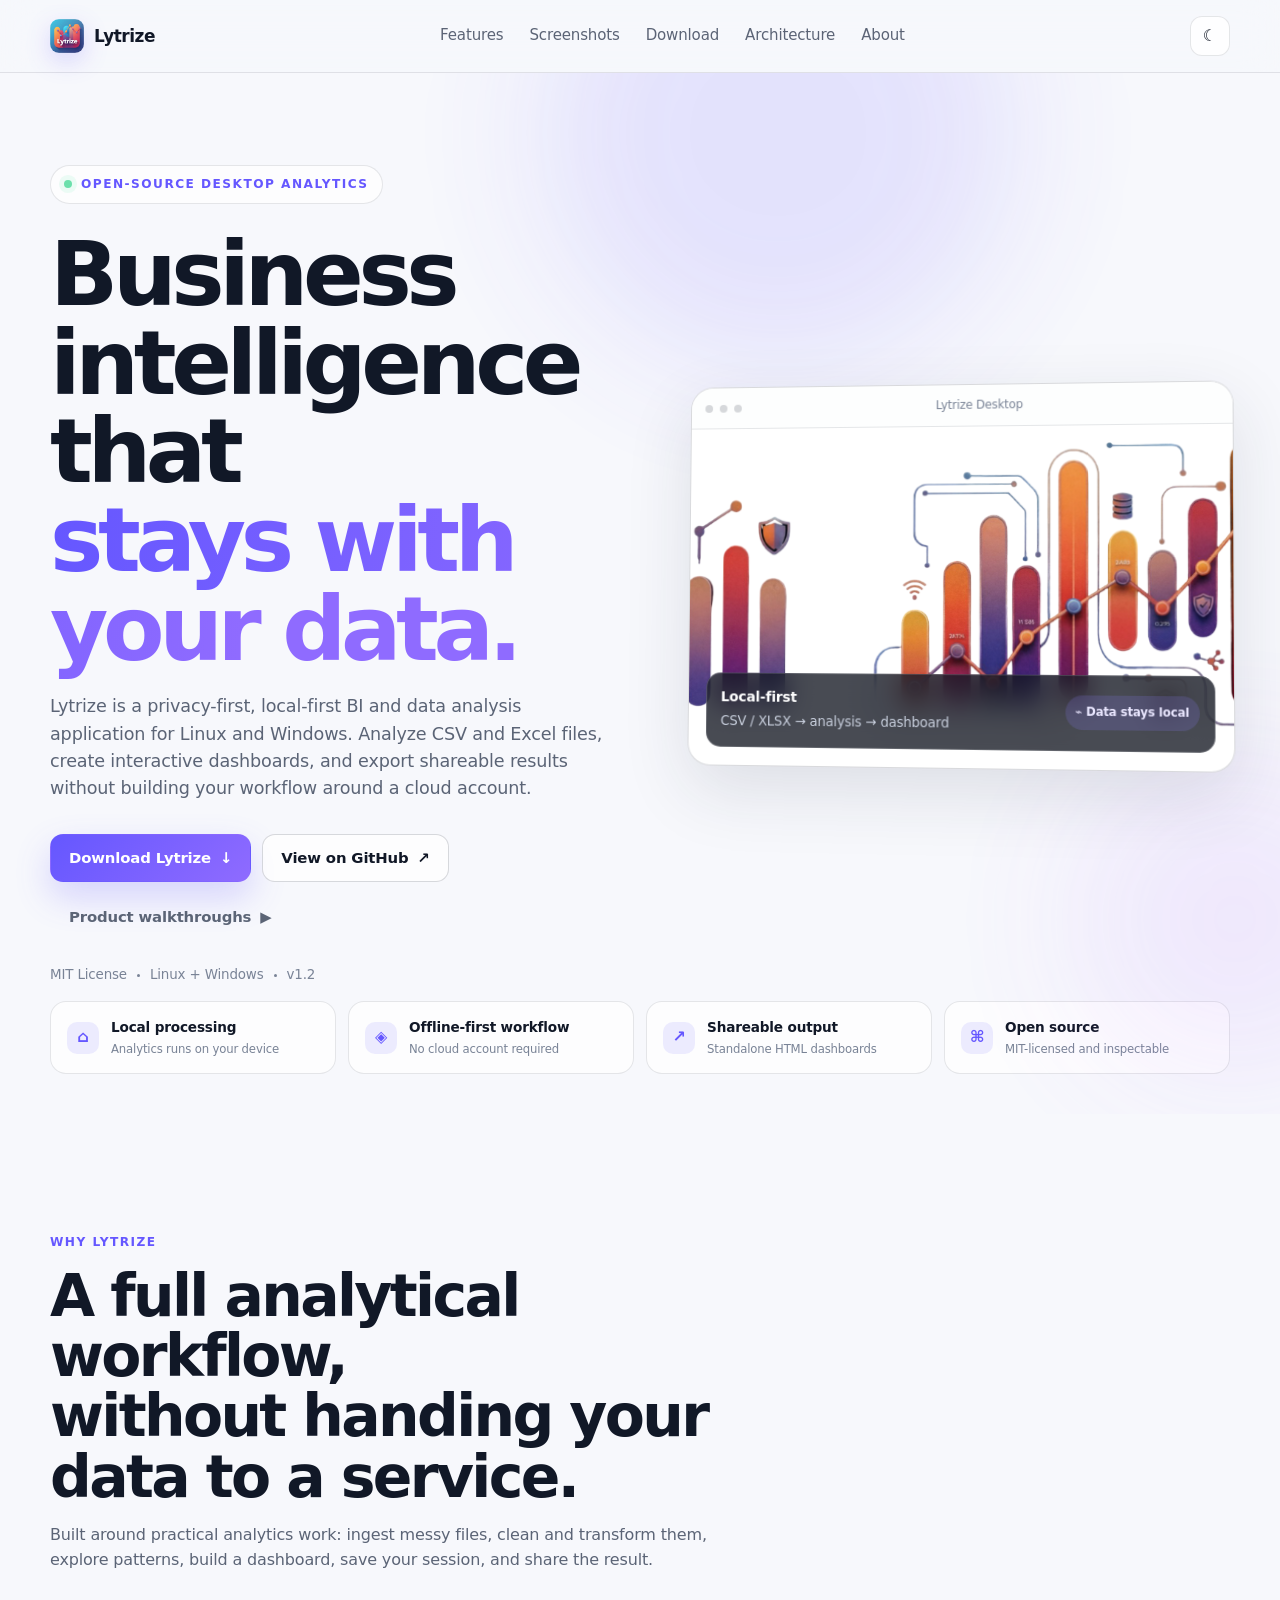
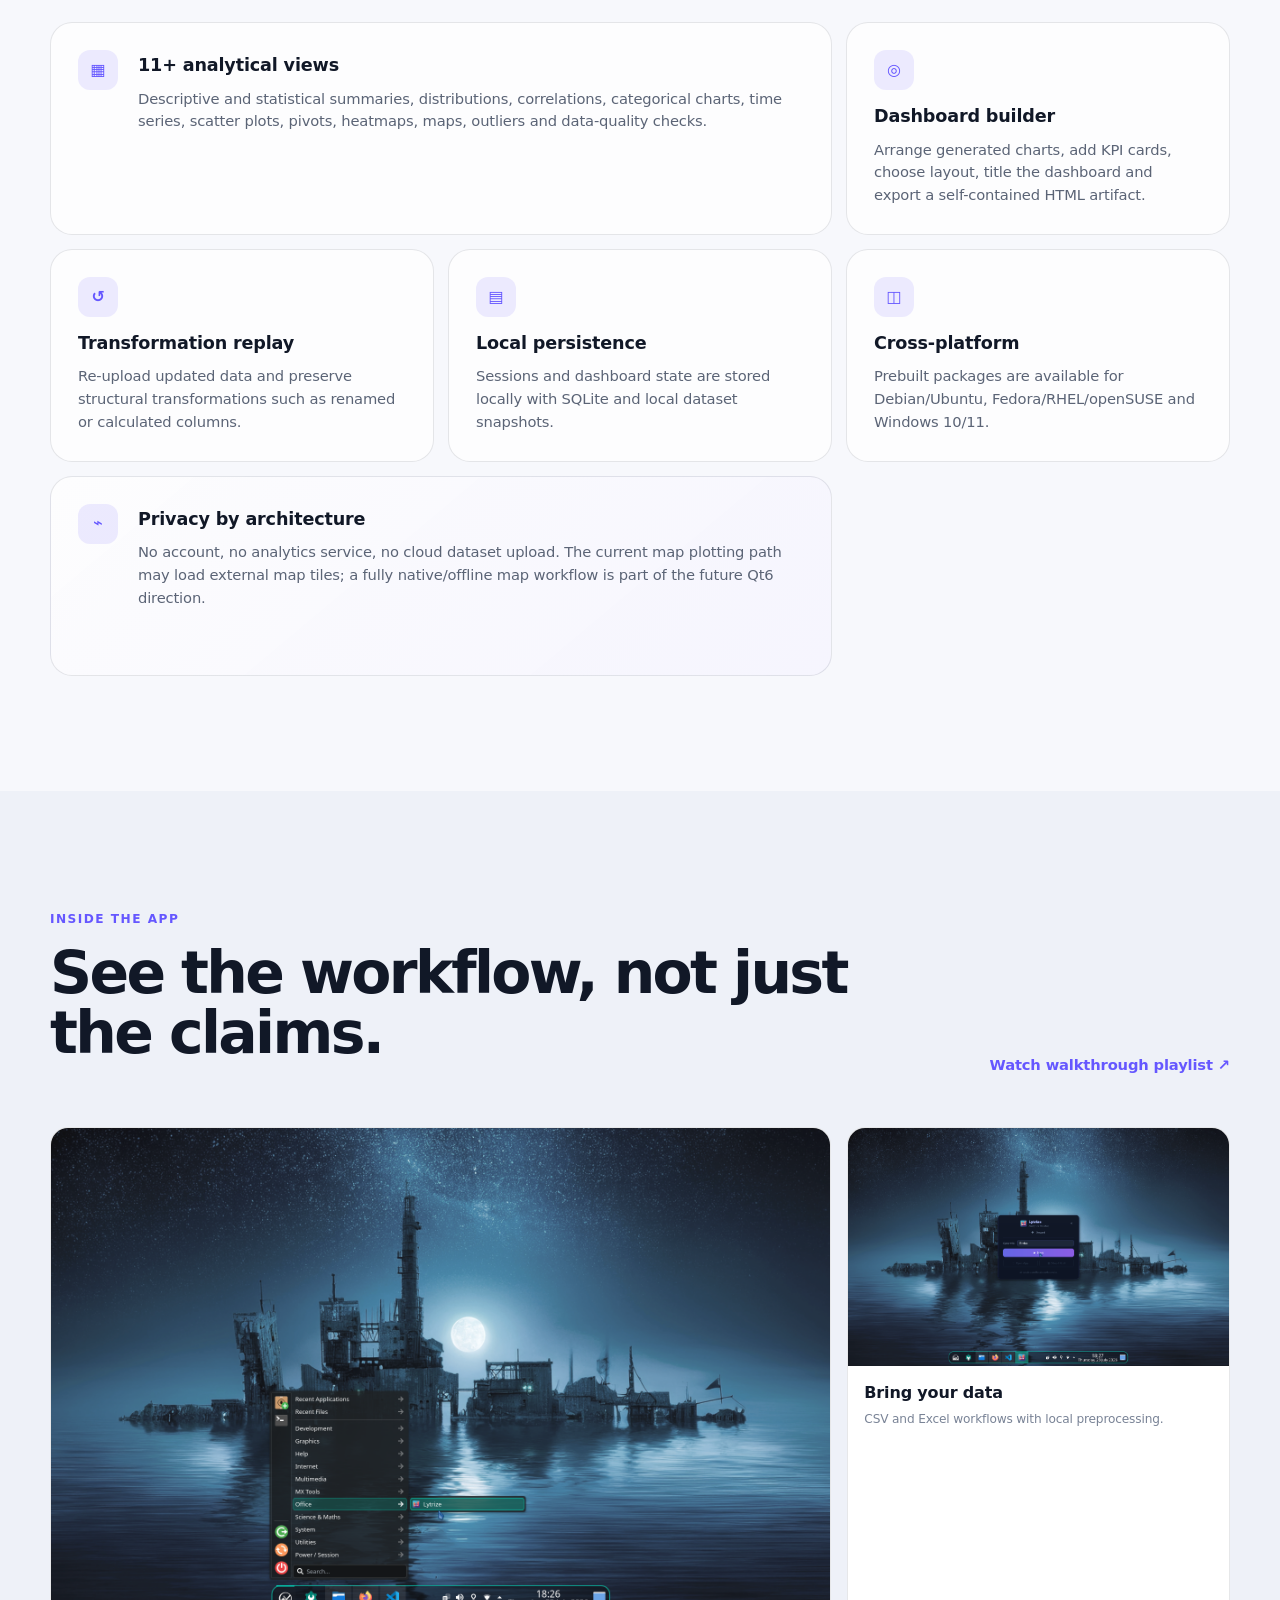
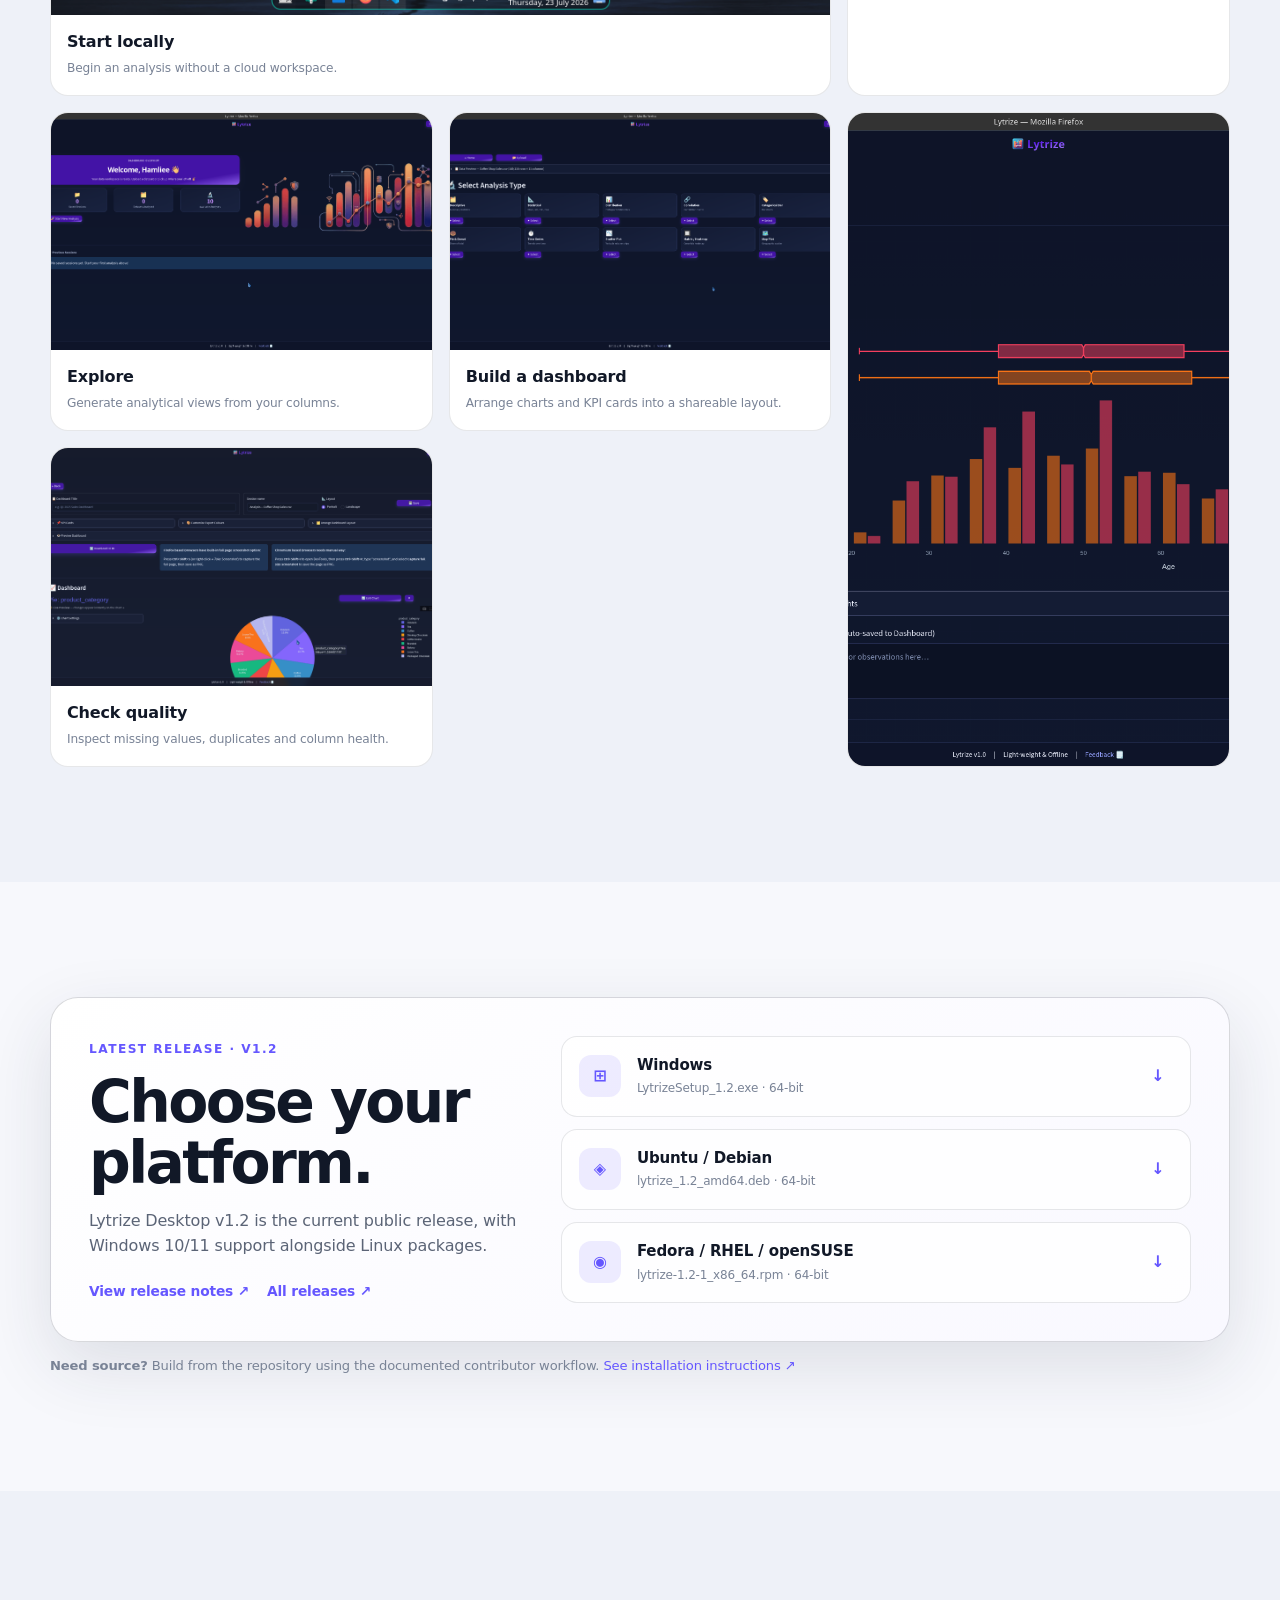
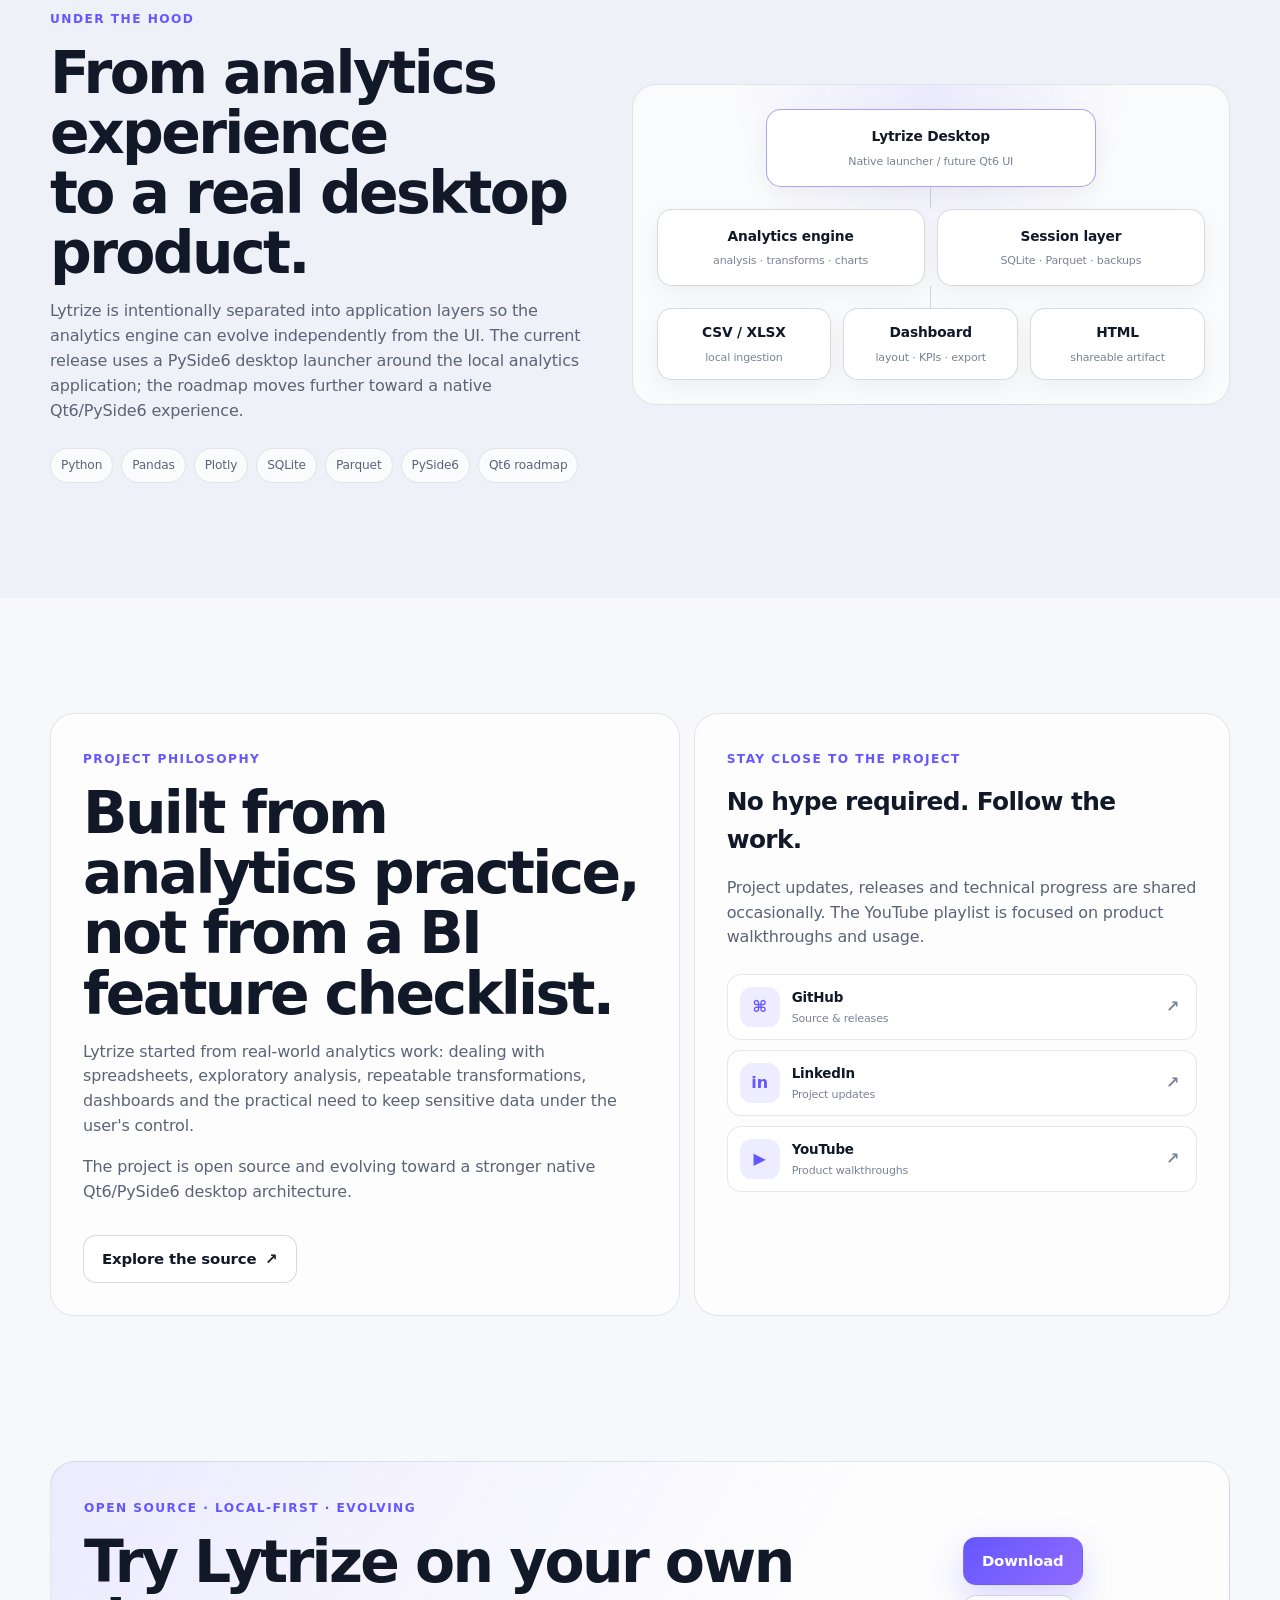
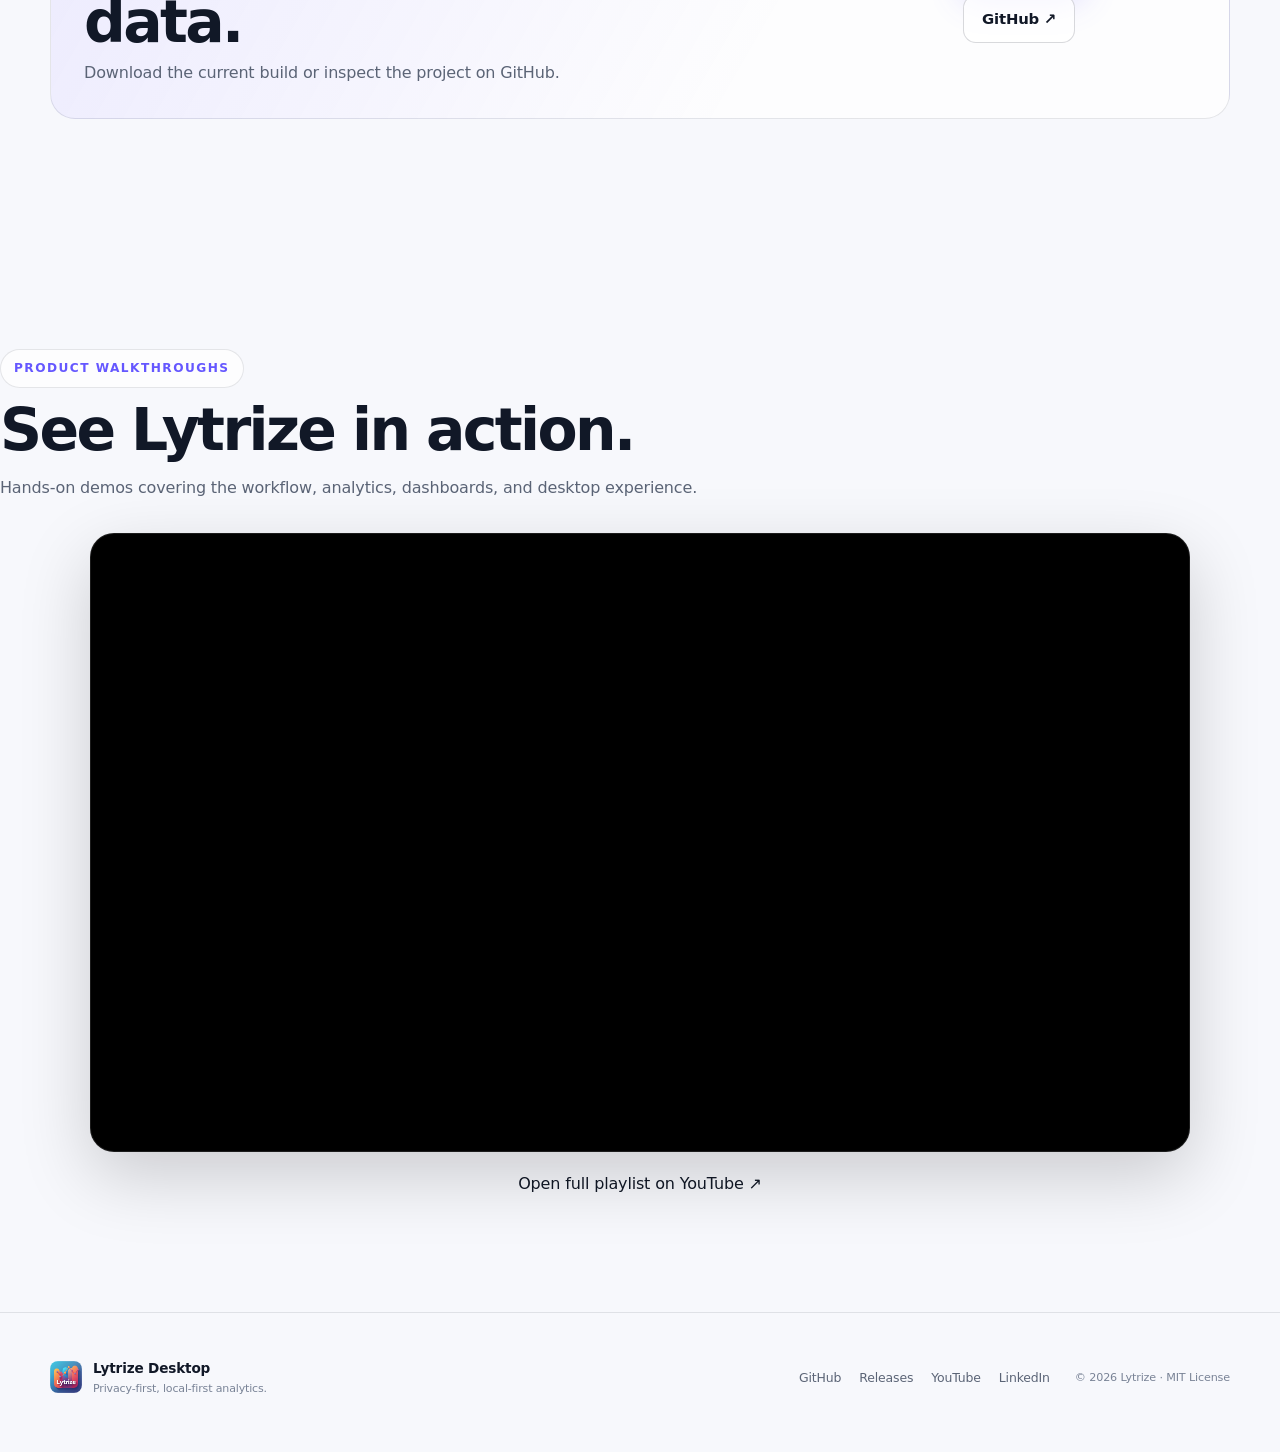
==== docs/index.html @ 44690e6a "github pages doc files added & binary files slimming added" ====
<!doctype html>
<html lang="en" data-theme="auto">
<head>
  <meta charset="utf-8">
  <meta name="viewport" content="width=device-width, initial-scale=1">
  <meta name="description" content="Lytrize Desktop is a privacy-first, local-first BI and data analytics application for Linux and Windows. Analyze CSV and Excel data locally, build interactive dashboards, and export shareable HTML reports.">
  <meta name="keywords" content="privacy-first BI, offline BI, local analytics, desktop BI, Linux BI, Windows BI, data analysis, CSV analysis, Excel analysis, business intelligence, data visualization, open source BI, Python, PySide6, Qt6">
  <meta name="author" content="Ravi Kumar / Lytrize">
  <meta name="theme-color" content="#0b1020" id="theme-color-meta">
  <meta property="og:type" content="website">
  <meta property="og:title" content="Lytrize Desktop — Privacy-first Offline BI & Data Analytics">
  <meta property="og:description" content="Local-first business intelligence and data analysis for Linux and Windows. Your analytics workflow stays on your device.">
  <meta property="og:image" content="assets/welcome-banner.png">
  <meta property="og:url" content="https://kazake95.github.io/lytrize_desktop/">
  <meta name="twitter:card" content="summary_large_image">
  <title>Lytrize Desktop — Privacy-first Offline BI & Data Analytics</title>
  <link rel="icon" href="assets/lytrize.png" type="image/png">
  <link rel="canonical" href="https://kazake95.github.io/lytrize_desktop/">
  <link rel="stylesheet" href="styles.css">
  <script type="application/ld+json">
  {
    "@context":"https://schema.org",
    "@type":"SoftwareApplication",
    "name":"Lytrize Desktop",
    "applicationCategory":"BusinessApplication",
    "operatingSystem":"Windows 10/11, Linux",
    "softwareVersion":"1.2",
    "license":"https://opensource.org/licenses/MIT",
    "url":"https://github.com/Kazake95/lytrize_desktop",
    "downloadUrl":"https://github.com/Kazake95/lytrize_desktop/releases",
    "description":"Privacy-first, local-first desktop BI and data analytics application for Linux and Windows.",
    "author":{"@type":"Person","name":"Ravi Kumar"},
    "offers":{"@type":"Offer","price":"0","priceCurrency":"USD"}
  }
  </script>
</head>
<body>
  <a class="skip-link" href="#main">Skip to content</a>

  <header class="site-header">
    <div class="container nav-wrap">
      <a class="brand" href="#top" aria-label="Lytrize home">
        <img src="assets/lytrize.png" alt="Lytrize logo">
        <span>Lytrize</span>
      </a>
      <nav class="desktop-nav" aria-label="Primary navigation">
        <a href="#features">Features</a>
        <a href="#screenshots">Screenshots</a>
        <a href="#download">Download</a>
        <a href="#architecture">Architecture</a>
        <a href="#about">About</a>
      </nav>
      <div class="nav-actions">
        <button class="icon-btn" id="theme-toggle" type="button" aria-label="Change color theme" title="Change color theme">◐</button>
        <button class="icon-btn menu-btn" id="menu-toggle" type="button" aria-expanded="false" aria-controls="mobile-nav" aria-label="Open menu">☰</button>
      </div>
    </div>
    <nav class="mobile-nav" id="mobile-nav" aria-label="Mobile navigation">
      <a href="#features">Features</a>
      <a href="#screenshots">Screenshots</a>
      <a href="#download">Download</a>
      <a href="#architecture">Architecture</a>
      <a href="#about">About</a>
    </nav>
  </header>

  <main id="main">
    <section class="hero" id="top">
      <div class="hero-glow glow-a"></div>
      <div class="hero-glow glow-b"></div>
      <div class="container hero-grid">
        <div class="hero-copy">
          <div class="eyebrow"><span class="status-dot"></span> Open-source desktop analytics</div>
          <h1>Business intelligence that<br><span class="gradient-text">stays with your data.</span></h1>
          <p class="hero-lead">Lytrize is a privacy-first, local-first BI and data analysis application for Linux and Windows. Analyze CSV and Excel files, create interactive dashboards, and export shareable results without building your workflow around a cloud account.</p>
          <div class="hero-actions">
            <a class="btn btn-primary" href="#download">Download Lytrize <span>↓</span></a>
            <a class="btn btn-secondary" href="https://github.com/Kazake95/lytrize_desktop" target="_blank" rel="noopener">View on GitHub <span>↗</span></a>
            <a class="btn btn-ghost" href="https://youtube.com/playlist?list=PLK3uupY-0js4&amp;si=WZTsS_0umwPuhaZM" target="_blank" rel="noopener">Product walkthroughs <span>▶</span></a>
          </div>
          <div class="hero-meta" aria-label="Project highlights">
            <span>MIT License</span><i></i><span>Linux + Windows</span><i></i><span>v1.2</span>
          </div>
        </div>
        <div class="hero-visual">
          <div class="window-card">
            <div class="window-topbar"><span></span><span></span><span></span><div>Lytrize Desktop</div></div>
            <img src="assets/welcome-banner.png" alt="Lytrize application preview showing the analytics dashboard workflow" loading="eager">
            <div class="window-overlay">
              <div><strong>Local-first</strong><small>CSV / XLSX → analysis → dashboard</small></div>
              <span class="privacy-chip">⌁ Data stays local</span>
            </div>
          </div>
        </div>
      </div>
      <div class="container trust-row" aria-label="Product principles">
        <div class="trust-item"><span class="trust-icon">⌂</span><div><strong>Local processing</strong><small>Analytics runs on your device</small></div></div>
        <div class="trust-item"><span class="trust-icon">◈</span><div><strong>Offline-first workflow</strong><small>No cloud account required</small></div></div>
        <div class="trust-item"><span class="trust-icon">↗</span><div><strong>Shareable output</strong><small>Standalone HTML dashboards</small></div></div>
        <div class="trust-item"><span class="trust-icon">⌘</span><div><strong>Open source</strong><small>MIT-licensed and inspectable</small></div></div>
      </div>
    </section>

    <section class="section" id="features">
      <div class="container">
        <div class="section-heading">
          <span class="section-kicker">Why Lytrize</span>
          <h2>A full analytical workflow,<br>without handing your data to a service.</h2>
          <p>Built around practical analytics work: ingest messy files, clean and transform them, explore patterns, build a dashboard, save your session, and share the result.</p>
        </div>
        <div class="feature-grid">
          <article class="feature-card feature-card-wide">
            <div class="feature-icon">▦</div>
            <div><h3>11+ analytical views</h3><p>Descriptive and statistical summaries, distributions, correlations, categorical charts, time series, scatter plots, pivots, heatmaps, maps, outliers and data-quality checks.</p></div>
          </article>
          <article class="feature-card">
            <div class="feature-icon">◎</div><h3>Dashboard builder</h3><p>Arrange generated charts, add KPI cards, choose layout, title the dashboard and export a self-contained HTML artifact.</p>
          </article>
          <article class="feature-card">
            <div class="feature-icon">↺</div><h3>Transformation replay</h3><p>Re-upload updated data and preserve structural transformations such as renamed or calculated columns.</p>
          </article>
          <article class="feature-card">
            <div class="feature-icon">▤</div><h3>Local persistence</h3><p>Sessions and dashboard state are stored locally with SQLite and local dataset snapshots.</p>
          </article>
          <article class="feature-card">
            <div class="feature-icon">◫</div><h3>Cross-platform</h3><p>Prebuilt packages are available for Debian/Ubuntu, Fedora/RHEL/openSUSE and Windows 10/11.</p>
          </article>
          <article class="feature-card feature-card-wide dark-inset">
            <div class="feature-icon">⌁</div>
            <div><h3>Privacy by architecture</h3><p>No account, no analytics service, no cloud dataset upload. The current map plotting path may load external map tiles; a fully native/offline map workflow is part of the future Qt6 direction.</p></div>
          </article>
        </div>
      </div>
    </section>

    <section class="section section-soft" id="screenshots">
      <div class="container">
        <div class="section-heading split-heading">
          <div><span class="section-kicker">Inside the app</span><h2>See the workflow, not just the claims.</h2></div>
          <a class="text-link" href="https://youtube.com/playlist?list=PLK3uupY-0js4&amp;si=WZTsS_0umwPuhaZM" target="_blank" rel="noopener">Watch walkthrough playlist ↗</a>
        </div>
        <div class="gallery">
          <figure class="gallery-item gallery-large"><img src="assets/screenshots/1.png" alt="Lytrize startup and home interface" loading="lazy"><figcaption><strong>Start locally</strong><span>Begin an analysis without a cloud workspace.</span></figcaption></figure>
          <figure class="gallery-item"><img src="assets/screenshots/2.png" alt="Lytrize data upload and analysis interface" loading="lazy"><figcaption><strong>Bring your data</strong><span>CSV and Excel workflows with local preprocessing.</span></figcaption></figure>
          <figure class="gallery-item"><img src="assets/screenshots/4.png" alt="Lytrize analysis view with chart controls" loading="lazy"><figcaption><strong>Explore</strong><span>Generate analytical views from your columns.</span></figcaption></figure>
          <figure class="gallery-item"><img src="assets/screenshots/7.png" alt="Lytrize dashboard builder" loading="lazy"><figcaption><strong>Build a dashboard</strong><span>Arrange charts and KPI cards into a shareable layout.</span></figcaption></figure>
          <figure class="gallery-item gallery-tall"><img src="assets/screenshots/8.png" alt="Lytrize map visualization" loading="lazy"><figcaption><strong>Map your data</strong><span>Geographic charts with multiple location paths.</span></figcaption></figure>
          <figure class="gallery-item"><img src="assets/screenshots/10.png" alt="Lytrize data quality analysis" loading="lazy"><figcaption><strong>Check quality</strong><span>Inspect missing values, duplicates and column health.</span></figcaption></figure>
        </div>
      </div>
    </section>

    <section class="section" id="download">
      <div class="container">
        <div class="download-panel">
          <div class="download-copy">
            <span class="section-kicker">Latest release · v1.2</span>
            <h2>Choose your platform.</h2>
            <p>Lytrize Desktop v1.2 is the current public release, with Windows 10/11 support alongside Linux packages.</p>
            <div class="release-links">
              <a href="https://github.com/Kazake95/lytrize_desktop/releases/tag/Lytrize_Desktop_v1.2" target="_blank" rel="noopener">View release notes ↗</a>
              <a href="https://github.com/Kazake95/lytrize_desktop/releases" target="_blank" rel="noopener">All releases ↗</a>
            </div>
          </div>
          <div class="download-grid">
            <a class="download-card" href="https://github.com/Kazake95/lytrize_desktop/releases/download/Lytrize_Desktop_v1.2/LytrizeSetup_1.2.exe">
              <div class="platform-mark">⊞</div><div><strong>Windows</strong><span>LytrizeSetup_1.2.exe · 64-bit</span></div><b>↓</b>
            </a>
            <a class="download-card" href="https://github.com/Kazake95/lytrize_desktop/releases/download/Lytrize_Desktop_v1.2/lytrize_1.2_amd64.deb">
              <div class="platform-mark">◈</div><div><strong>Ubuntu / Debian</strong><span>lytrize_1.2_amd64.deb · 64-bit</span></div><b>↓</b>
            </a>
            <a class="download-card" href="https://github.com/Kazake95/lytrize_desktop/releases/download/Lytrize_Desktop_v1.2/lytrize-1.2-1_x86_64.rpm">
              <div class="platform-mark">◉</div><div><strong>Fedora / RHEL / openSUSE</strong><span>lytrize-1.2-1_x86_64.rpm · 64-bit</span></div><b>↓</b>
            </a>
          </div>
        </div>
        <div class="download-note"><strong>Need source?</strong> Build from the repository using the documented contributor workflow. <a href="https://github.com/Kazake95/lytrize_desktop#install" target="_blank" rel="noopener">See installation instructions ↗</a></div>
      </div>
    </section>

    <section class="section section-soft" id="architecture">
      <div class="container architecture-grid">
        <div class="arch-copy">
          <span class="section-kicker">Under the hood</span>
          <h2>From analytics experience<br>to a real desktop product.</h2>
          <p>Lytrize is intentionally separated into application layers so the analytics engine can evolve independently from the UI. The current release uses a PySide6 desktop launcher around the local analytics application; the roadmap moves further toward a native Qt6/PySide6 experience.</p>
          <div class="tech-pills"><span>Python</span><span>Pandas</span><span>Plotly</span><span>SQLite</span><span>Parquet</span><span>PySide6</span><span>Qt6 roadmap</span></div>
        </div>
        <div class="architecture-card" aria-label="Lytrize architecture diagram">
          <div class="arch-node arch-top"><b>Lytrize Desktop</b><small>Native launcher / future Qt6 UI</small></div>
          <div class="arch-line"></div>
          <div class="arch-row">
            <div class="arch-node"><b>Analytics engine</b><small>analysis · transforms · charts</small></div>
            <div class="arch-node"><b>Session layer</b><small>SQLite · Parquet · backups</small></div>
          </div>
          <div class="arch-line"></div>
          <div class="arch-row three">
            <div class="arch-node small"><b>CSV / XLSX</b><small>local ingestion</small></div>
            <div class="arch-node small"><b>Dashboard</b><small>layout · KPIs · export</small></div>
            <div class="arch-node small"><b>HTML</b><small>shareable artifact</small></div>
          </div>
        </div>
      </div>
    </section>

    <section class="section" id="about">
      <div class="container about-grid">
        <div class="about-card">
          <span class="section-kicker">Project philosophy</span>
          <h2>Built from analytics practice, not from a BI feature checklist.</h2>
          <p>Lytrize started from real-world analytics work: dealing with spreadsheets, exploratory analysis, repeatable transformations, dashboards and the practical need to keep sensitive data under the user's control.</p>
          <p>The project is open source and evolving toward a stronger native Qt6/PySide6 desktop architecture.</p>
          <a class="btn btn-secondary" href="https://github.com/Kazake95/lytrize_desktop" target="_blank" rel="noopener">Explore the source <span>↗</span></a>
        </div>
        <div class="social-card">
          <span class="section-kicker">Stay close to the project</span>
          <h3>No hype required. Follow the work.</h3>
          <p>Project updates, releases and technical progress are shared occasionally. The YouTube playlist is focused on product walkthroughs and usage.</p>
          <div class="social-links">
            <a href="https://github.com/Kazake95/lytrize_desktop" target="_blank" rel="noopener"><span class="social-symbol">⌘</span><div><strong>GitHub</strong><small>Source & releases</small></div><b>↗</b></a>
            <a href="https://in.linkedin.com/in/ravikumar-aiops" target="_blank" rel="noopener"><span class="social-symbol">in</span><div><strong>LinkedIn</strong><small>Project updates</small></div><b>↗</b></a>
            <a href="https://youtube.com/playlist?list=PLK3uupY-0js4&amp;si=WZTsS_0umwPuhaZM" target="_blank" rel="noopener"><span class="social-symbol">▶</span><div><strong>YouTube</strong><small>Product walkthroughs</small></div><b>↗</b></a>
          </div>
        </div>
      </div>
    </section>

    <section class="section cta-section">
      <div class="container cta-box">
        <div><span class="section-kicker">Open source · local-first · evolving</span><h2>Try Lytrize on your own data.</h2><p>Download the current build or inspect the project on GitHub.</p></div>
        <div class="cta-actions"><a class="btn btn-primary" href="#download">Download</a><a class="btn btn-secondary" href="https://github.com/Kazake95/lytrize_desktop" target="_blank" rel="noopener">GitHub ↗</a></div>
      </div>
    </section>
  
<section class="section walkthroughs" id="walkthroughs">
  <div class="section-heading">
    <span class="eyebrow">Product walkthroughs</span>
    <h2>See Lytrize in action.</h2>
    <p>Hands-on demos covering the workflow, analytics, dashboards, and desktop experience.</p>
  </div>

  <div class="video-frame">
    <iframe
      src="https://www.youtube.com/embed/videoseries?list=PLK3uupY-0js4"
      title="Lytrize product walkthroughs"
      loading="lazy"
      allow="accelerometer; autoplay; clipboard-write; encrypted-media; gyroscope; picture-in-picture; web-share"
      allowfullscreen>
    </iframe>
  </div>

  <div class="video-actions">
    <a class="button button-primary" href="https://www.youtube.com/playlist?list=PLK3uupY-0js4" target="_blank" rel="noopener noreferrer">
      Open full playlist on YouTube ↗
    </a>
  </div>
</section>

</main>

  <footer class="site-footer">
    <div class="container footer-wrap">
      <div class="footer-brand"><img src="assets/lytrize.png" alt="Lytrize"><div><strong>Lytrize Desktop</strong><span>Privacy-first, local-first analytics.</span></div></div>
      <div class="footer-links"><a href="https://github.com/Kazake95/lytrize_desktop" target="_blank" rel="noopener">GitHub</a><a href="https://github.com/Kazake95/lytrize_desktop/releases" target="_blank" rel="noopener">Releases</a><a href="https://youtube.com/playlist?list=PLK3uupY-0js4&amp;si=WZTsS_0umwPuhaZM" target="_blank" rel="noopener">YouTube</a><a href="https://in.linkedin.com/in/ravikumar-aiops" target="_blank" rel="noopener">LinkedIn</a></div>
      <div class="footer-note">© <span id="year"></span> Lytrize · MIT License</div>
    </div>
  </footer>

  <script src="script.js"></script>
</body>
</html>
---- docs/styles.css ----
:root {
  color-scheme: light;
  --bg: #f7f8fc;
  --bg-soft: #eef1f8;
  --panel: rgba(255,255,255,.72);
  --panel-solid: #ffffff;
  --text: #111827;
  --text-soft: #5b6476;
  --muted: #798396;
  --line: rgba(17,24,39,.10);
  --line-strong: rgba(17,24,39,.16);
  --accent: #6557ff;
  --accent-2: #8f6bff;
  --accent-soft: rgba(101,87,255,.11);
  --shadow: 0 24px 70px rgba(33, 39, 62, .12);
  --radius: 22px;
  --radius-sm: 14px;
  --container: 1180px;
}

html[data-theme="dark"] {
  color-scheme: dark;
  --bg: #080b14;
  --bg-soft: #0d1220;
  --panel: rgba(17,22,37,.72);
  --panel-solid: #111625;
  --text: #f2f5fb;
  --text-soft: #aab3c5;
  --muted: #7d8799;
  --line: rgba(255,255,255,.09);
  --line-strong: rgba(255,255,255,.15);
  --accent: #8b7fff;
  --accent-2: #ae82ff;
  --accent-soft: rgba(139,127,255,.14);
  --shadow: 0 30px 90px rgba(0,0,0,.34);
}

* { box-sizing: border-box; }
html { scroll-behavior: smooth; }
body {
  margin: 0;
  font-family: Inter, ui-sans-serif, system-ui, -apple-system, BlinkMacSystemFont, "Segoe UI", sans-serif;
  background: var(--bg);
  color: var(--text);
  line-height: 1.55;
  letter-spacing: -.01em;
  transition: background .25s ease, color .25s ease;
}
a { color: inherit; text-decoration: none; }
img { display: block; max-width: 100%; }
button, a { -webkit-tap-highlight-color: transparent; }
button { font: inherit; }
.container { width: min(calc(100% - 40px), var(--container)); margin: 0 auto; }
.skip-link { position: fixed; left: 18px; top: -60px; background: var(--text); color: var(--bg); padding: 10px 14px; border-radius: 10px; z-index: 99; }
.skip-link:focus { top: 18px; }

.site-header { position: sticky; top: 0; z-index: 50; backdrop-filter: blur(18px); background: color-mix(in srgb, var(--bg) 78%, transparent); border-bottom: 1px solid var(--line); }
.nav-wrap { height: 72px; display: flex; align-items: center; justify-content: space-between; gap: 28px; }
.brand { display: inline-flex; align-items: center; gap: 10px; font-weight: 800; letter-spacing: -.03em; }
.brand img { width: 34px; height: 34px; border-radius: 9px; box-shadow: 0 8px 24px rgba(101,87,255,.22); }
.brand span { font-size: 1.06rem; }
.desktop-nav { display: flex; align-items: center; gap: 26px; color: var(--text-soft); font-size: .94rem; }
.desktop-nav a:hover, .mobile-nav a:hover, .footer-links a:hover { color: var(--text); }
.nav-actions { display: flex; gap: 8px; }
.icon-btn { width: 40px; height: 40px; border: 1px solid var(--line); background: var(--panel); color: var(--text); border-radius: 12px; cursor: pointer; display: grid; place-items: center; font-size: 1rem; }
.icon-btn:hover { border-color: var(--line-strong); transform: translateY(-1px); }
.menu-btn { display: none; }
.mobile-nav { display: none; border-top: 1px solid var(--line); padding: 10px 20px 16px; }
.mobile-nav a { display: block; padding: 10px 0; color: var(--text-soft); }

.hero { position: relative; overflow: hidden; padding: 92px 0 40px; }
.hero-grid { display: grid; grid-template-columns: 1.02fr .98fr; align-items: center; gap: 64px; min-height: 680px; }
.hero-copy { position: relative; z-index: 2; }
.eyebrow, .section-kicker { color: var(--accent); font-size: .76rem; font-weight: 800; text-transform: uppercase; letter-spacing: .12em; }
.eyebrow { display: inline-flex; align-items: center; gap: 9px; padding: 9px 13px; border: 1px solid var(--line); border-radius: 999px; background: var(--panel); }
.status-dot { width: 8px; height: 8px; border-radius: 50%; background: #6ce0ac; box-shadow: 0 0 0 5px rgba(108,224,172,.12); }
.hero h1 { margin: 26px 0 20px; max-width: 700px; font-size: clamp(3.15rem, 7vw, 5.7rem); line-height: .99; letter-spacing: -.06em; }
.gradient-text { background: linear-gradient(100deg, var(--accent), var(--accent-2) 70%); -webkit-background-clip: text; background-clip: text; color: transparent; }
.hero-lead { max-width: 650px; font-size: 1.1rem; color: var(--text-soft); }
.hero-actions { display: flex; flex-wrap: wrap; gap: 11px; margin-top: 32px; }
.btn { display: inline-flex; align-items: center; justify-content: center; gap: 9px; min-height: 48px; padding: 0 18px; border-radius: 13px; border: 1px solid var(--line-strong); font-weight: 750; font-size: .93rem; transition: transform .2s ease, background .2s ease, border-color .2s ease; }
.btn:hover { transform: translateY(-2px); }
.btn-primary { color: white; border-color: transparent; background: linear-gradient(135deg, var(--accent), var(--accent-2)); box-shadow: 0 15px 35px rgba(101,87,255,.23); }
.btn-secondary { background: var(--panel); }
.btn-ghost { border-color: transparent; color: var(--text-soft); }
.hero-meta { display: flex; align-items: center; gap: 10px; margin-top: 24px; font-size: .84rem; color: var(--muted); }
.hero-meta i { width: 3px; height: 3px; border-radius: 50%; background: var(--muted); }
.hero-visual { position: relative; }
.window-card { position: relative; border-radius: 23px; overflow: hidden; background: var(--panel-solid); border: 1px solid var(--line-strong); box-shadow: var(--shadow); transform: perspective(1200px) rotateY(-5deg) rotateX(2deg); }
.window-topbar { height: 42px; display: grid; grid-template-columns: auto auto auto 1fr; gap: 7px; align-items: center; padding: 0 14px; background: color-mix(in srgb, var(--panel-solid) 90%, var(--bg-soft)); border-bottom: 1px solid var(--line); }
.window-topbar > span { width: 8px; height: 8px; border-radius: 50%; background: var(--line-strong); }
.window-topbar div { justify-self: center; color: var(--muted); font-size: .73rem; }
.window-card img { width: 100%; aspect-ratio: 16 / 10; object-fit: cover; object-position: center; }
.window-overlay { position: absolute; inset: auto 18px 18px 18px; display: flex; align-items: center; justify-content: space-between; gap: 12px; padding: 13px 14px; border: 1px solid rgba(255,255,255,.14); border-radius: 15px; background: rgba(9,13,24,.74); color: #fff; backdrop-filter: blur(14px); }
.window-overlay strong { display: block; font-size: .88rem; }
.window-overlay small { color: #c8cfdd; }
.privacy-chip { flex: none; border-radius: 999px; padding: 8px 10px; background: rgba(139,127,255,.18); color: #eae7ff; font-size: .72rem; font-weight: 750; }
.hero-glow { position: absolute; border-radius: 50%; filter: blur(70px); pointer-events: none; opacity: .8; }
.glow-a { width: 480px; height: 480px; left: 42%; top: -180px; background: rgba(101,87,255,.17); }
.glow-b { width: 330px; height: 330px; right: -120px; bottom: 30px; background: rgba(179,116,255,.14); }
.trust-row { display: grid; grid-template-columns: repeat(4,1fr); gap: 12px; padding-top: 15px; }
.trust-item { display: flex; gap: 12px; align-items: center; padding: 15px 16px; border: 1px solid var(--line); background: var(--panel); border-radius: 16px; }
.trust-icon { width: 32px; height: 32px; display: grid; place-items: center; border-radius: 10px; background: var(--accent-soft); color: var(--accent); font-weight: 800; }
.trust-item strong, .trust-item small { display: block; }
.trust-item strong { font-size: .85rem; }
.trust-item small { font-size: .73rem; color: var(--muted); margin-top: 2px; }

.section { padding: 115px 0; }
.section-soft { background: var(--bg-soft); }
.section-heading { max-width: 760px; margin-bottom: 50px; }
.section-heading h2, .download-copy h2, .arch-copy h2, .about-card h2, .cta-box h2 { margin: 12px 0 14px; font-size: clamp(2.2rem, 5vw, 3.65rem); line-height: 1.03; letter-spacing: -.045em; }
.section-heading p, .download-copy p, .arch-copy p, .about-card p, .social-card p, .cta-box p { color: var(--text-soft); max-width: 720px; }
.split-heading { max-width: none; display: flex; align-items: end; justify-content: space-between; gap: 30px; }
.text-link { color: var(--accent); font-weight: 750; font-size: .92rem; white-space: nowrap; }

.feature-grid { display: grid; grid-template-columns: repeat(3, 1fr); gap: 14px; }
.feature-card { border: 1px solid var(--line); background: var(--panel); border-radius: var(--radius); padding: 27px; min-height: 200px; }
.feature-card-wide { grid-column: span 2; display: flex; gap: 20px; align-items: flex-start; }
.feature-card h3 { margin: 13px 0 8px; font-size: 1.1rem; }
.feature-card-wide h3 { margin-top: 2px; }
.feature-card p { margin: 0; color: var(--text-soft); font-size: .92rem; }
.feature-icon { width: 40px; height: 40px; display: grid; place-items: center; border-radius: 12px; background: var(--accent-soft); color: var(--accent); font-weight: 800; flex: none; }
.dark-inset { background: linear-gradient(140deg, var(--panel), color-mix(in srgb, var(--accent) 5%, var(--panel))); }

.gallery { display: grid; grid-template-columns: repeat(3,1fr); gap: 16px; }
.gallery-item { margin: 0; border-radius: 18px; overflow: hidden; border: 1px solid var(--line); background: var(--panel-solid); }
.gallery-item img { width: 100%; aspect-ratio: 16/10; object-fit: cover; transition: transform .35s ease; }
.gallery-item:hover img { transform: scale(1.025); }
.gallery-large { grid-column: span 2; }
.gallery-tall { grid-row: span 2; }
.gallery-tall img { aspect-ratio: auto; height: 100%; min-height: 390px; }
.gallery-item figcaption { padding: 15px 16px 17px; }
.gallery-item figcaption strong, .gallery-item figcaption span { display: block; }
.gallery-item figcaption span { margin-top: 4px; color: var(--muted); font-size: .76rem; }

.download-panel { display: grid; grid-template-columns: .82fr 1.18fr; gap: 34px; padding: 38px; border: 1px solid var(--line-strong); background: linear-gradient(145deg, var(--panel-solid), color-mix(in srgb, var(--accent) 4%, var(--panel-solid))); border-radius: 28px; box-shadow: var(--shadow); }
.release-links { display: flex; flex-wrap: wrap; gap: 18px; margin-top: 23px; }
.release-links a { color: var(--accent); font-size: .86rem; font-weight: 750; }
.download-grid { display: grid; gap: 12px; }
.download-card { display: grid; grid-template-columns: 44px 1fr 22px; align-items: center; gap: 14px; padding: 17px; border: 1px solid var(--line); border-radius: 16px; background: var(--panel); transition: transform .2s ease, border-color .2s ease; }
.download-card:hover { transform: translateY(-2px); border-color: color-mix(in srgb, var(--accent) 38%, var(--line-strong)); }
.platform-mark { width: 42px; height: 42px; display: grid; place-items: center; border-radius: 12px; background: var(--accent-soft); color: var(--accent); font-weight: 850; }
.download-card strong, .download-card span { display: block; }
.download-card strong { font-size: .94rem; }
.download-card span { color: var(--muted); font-size: .75rem; margin-top: 2px; }
.download-card b { color: var(--accent); }
.download-note { margin-top: 14px; color: var(--muted); font-size: .82rem; }
.download-note a { color: var(--accent); }

.architecture-grid { display: grid; grid-template-columns: .95fr 1.05fr; gap: 40px; align-items: center; }
.tech-pills { display: flex; flex-wrap: wrap; gap: 8px; margin-top: 25px; }
.tech-pills span { padding: 7px 10px; border-radius: 999px; background: var(--panel); border: 1px solid var(--line); color: var(--text-soft); font-size: .76rem; }
.architecture-card { padding: 24px; border-radius: 24px; border: 1px solid var(--line); background: radial-gradient(circle at 50% 0, var(--accent-soft), transparent 45%), var(--panel); }
.arch-row { display: grid; grid-template-columns: 1fr 1fr; gap: 12px; }
.arch-row.three { grid-template-columns: repeat(3,1fr); }
.arch-node { padding: 16px; text-align: center; border: 1px solid var(--line-strong); background: var(--panel-solid); border-radius: 15px; box-shadow: 0 8px 25px rgba(0,0,0,.05); }
.arch-node b, .arch-node small { display: block; }
.arch-node b { font-size: .86rem; }
.arch-node small { margin-top: 5px; font-size: .69rem; color: var(--muted); }
.arch-top { max-width: 330px; margin: 0 auto; border-color: color-mix(in srgb, var(--accent) 40%, var(--line-strong)); }
.arch-line { width: 1px; height: 22px; margin: 0 auto; background: var(--line-strong); }
.arch-node.small { padding: 13px 10px; }

.about-grid { display: grid; grid-template-columns: 1.08fr .92fr; gap: 14px; }
.about-card, .social-card { border: 1px solid var(--line); border-radius: 24px; background: var(--panel); padding: 32px; }
.about-card .btn { margin-top: 15px; }
.social-card h3 { margin: 12px 0 8px; font-size: 1.55rem; letter-spacing: -.025em; }
.social-links { display: grid; gap: 10px; margin-top: 24px; }
.social-links a { display: grid; grid-template-columns: 40px 1fr 18px; gap: 12px; align-items: center; padding: 12px; border-radius: 14px; border: 1px solid var(--line); background: var(--panel-solid); }
.social-links a:hover { border-color: var(--line-strong); }
.social-symbol { width: 40px; height: 40px; display: grid; place-items: center; border-radius: 12px; background: var(--accent-soft); color: var(--accent); font-weight: 850; }
.social-links strong, .social-links small { display: block; }
.social-links strong { font-size: .84rem; }
.social-links small { font-size: .69rem; color: var(--muted); margin-top: 1px; }
.social-links b { color: var(--muted); }

.cta-section { padding-top: 30px; }
.cta-box { display: flex; justify-content: space-between; align-items: center; gap: 28px; padding: 33px; border-radius: 25px; border: 1px solid var(--line); background: linear-gradient(120deg, var(--accent-soft), transparent 62%), var(--panel); }
.cta-actions { display: flex; gap: 10px; flex-wrap: wrap; }
.cta-box h2 { margin-bottom: 8px; }
.cta-box p { margin: 0; }
.site-footer { padding: 45px 0 55px; border-top: 1px solid var(--line); }
.footer-wrap { display: grid; grid-template-columns: 1.2fr auto auto; gap: 25px; align-items: center; }
.footer-brand { display: flex; align-items: center; gap: 11px; }
.footer-brand img { width: 32px; height: 32px; border-radius: 8px; }
.footer-brand strong, .footer-brand span { display: block; }
.footer-brand strong { font-size: .85rem; }
.footer-brand span { color: var(--muted); font-size: .69rem; margin-top: 1px; }
.footer-links { display: flex; gap: 18px; font-size: .78rem; color: var(--text-soft); }
.footer-note { color: var(--muted); font-size: .7rem; white-space: nowrap; }

@media (max-width: 1020px) {
  .hero-grid { grid-template-columns: 1fr; gap: 44px; padding-bottom: 30px; }
  .hero-copy { max-width: 820px; }
  .hero-visual { max-width: 820px; }
  .trust-row { grid-template-columns: repeat(2,1fr); }
  .feature-grid { grid-template-columns: repeat(2,1fr); }
  .feature-card-wide { grid-column: span 2; }
  .gallery { grid-template-columns: repeat(2,1fr); }
  .gallery-large { grid-column: span 2; }
  .download-panel, .architecture-grid, .about-grid { grid-template-columns: 1fr; }
  .footer-wrap { grid-template-columns: 1fr auto; }
  .footer-note { grid-column: 1 / -1; }
}

@media (max-width: 760px) {
  .container { width: min(calc(100% - 28px), var(--container)); }
  .desktop-nav { display: none; }
  .menu-btn { display: grid; }
  .mobile-nav.open { display: block; }
  .hero { padding-top: 58px; }
  .hero h1 { font-size: clamp(2.65rem, 15vw, 4.25rem); }
  .hero-lead { font-size: 1rem; }
  .window-card { transform: none; }
  .window-overlay { align-items: flex-start; flex-direction: column; }
  .trust-row, .feature-grid, .gallery { grid-template-columns: 1fr; }
  .feature-card-wide, .gallery-large { grid-column: span 1; }
  .gallery-tall { grid-row: auto; }
  .gallery-tall img { aspect-ratio: 16/10; min-height: 0; height: auto; }
  .section { padding: 86px 0; }
  .split-heading { align-items: flex-start; flex-direction: column; }
  .download-panel, .about-card, .social-card, .cta-box { padding: 25px; border-radius: 20px; }
  .cta-box { align-items: flex-start; flex-direction: column; }
  .footer-wrap { grid-template-columns: 1fr; }
  .footer-links { flex-wrap: wrap; }
  .footer-note { grid-column: auto; }
  .hero-actions .btn { width: 100%; }
}

@media (prefers-reduced-motion: reduce) {
  html { scroll-behavior: auto; }
  *, *::before, *::after { transition-duration: .01ms !important; animation-duration: .01ms !important; animation-iteration-count: 1 !important; }
}


/* YouTube product walkthrough */
.walkthroughs .section-heading { margin-bottom: 2rem; }
.video-frame {
  position: relative;
  width: 100%;
  max-width: 1100px;
  margin: 0 auto;
  aspect-ratio: 16 / 9;
  overflow: hidden;
  border-radius: 24px;
  border: 1px solid var(--border, rgba(127,127,127,.22));
  background: #000;
  box-shadow: 0 24px 70px rgba(0,0,0,.18);
}
.video-frame iframe {
  width: 100%;
  height: 100%;
  border: 0;
  display: block;
}
.video-actions {
  display: flex;
  justify-content: center;
  margin-top: 1.25rem;
}
@media (max-width: 640px) {
  .video-frame { border-radius: 16px; }
}
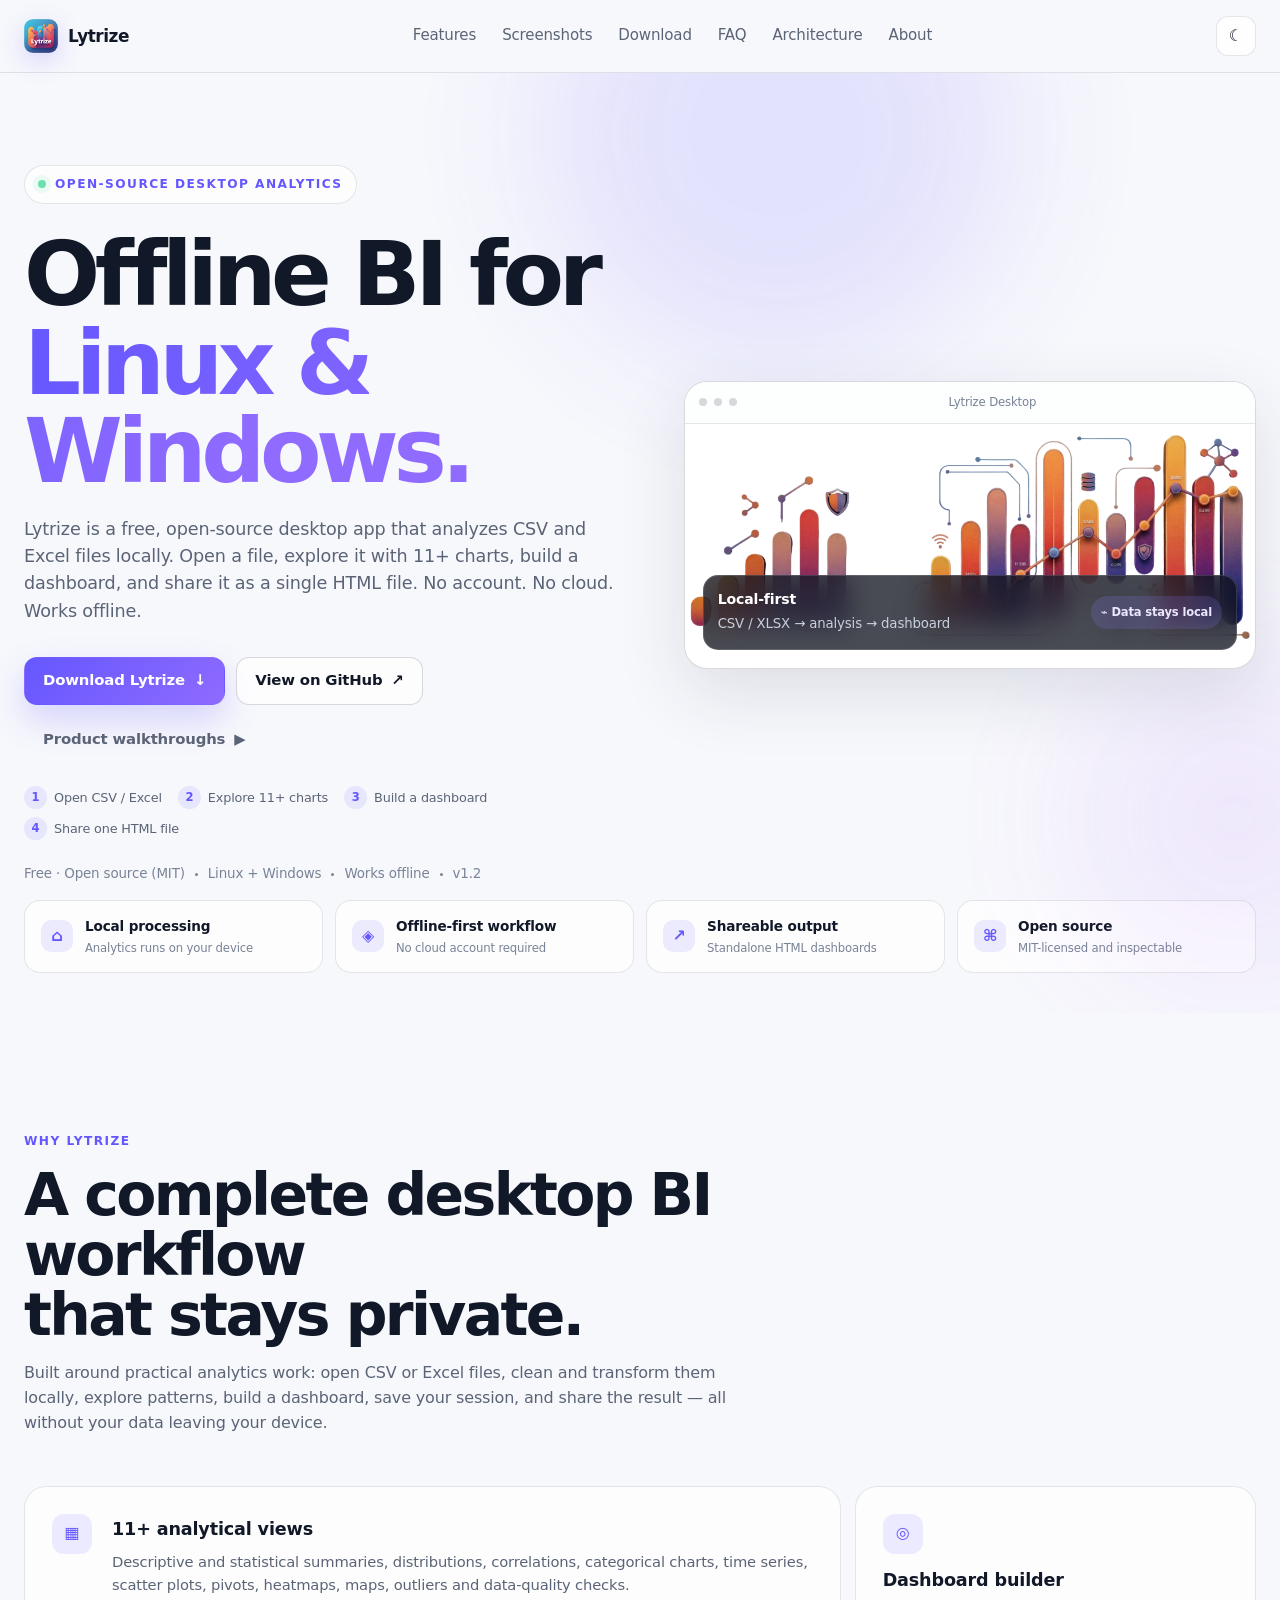
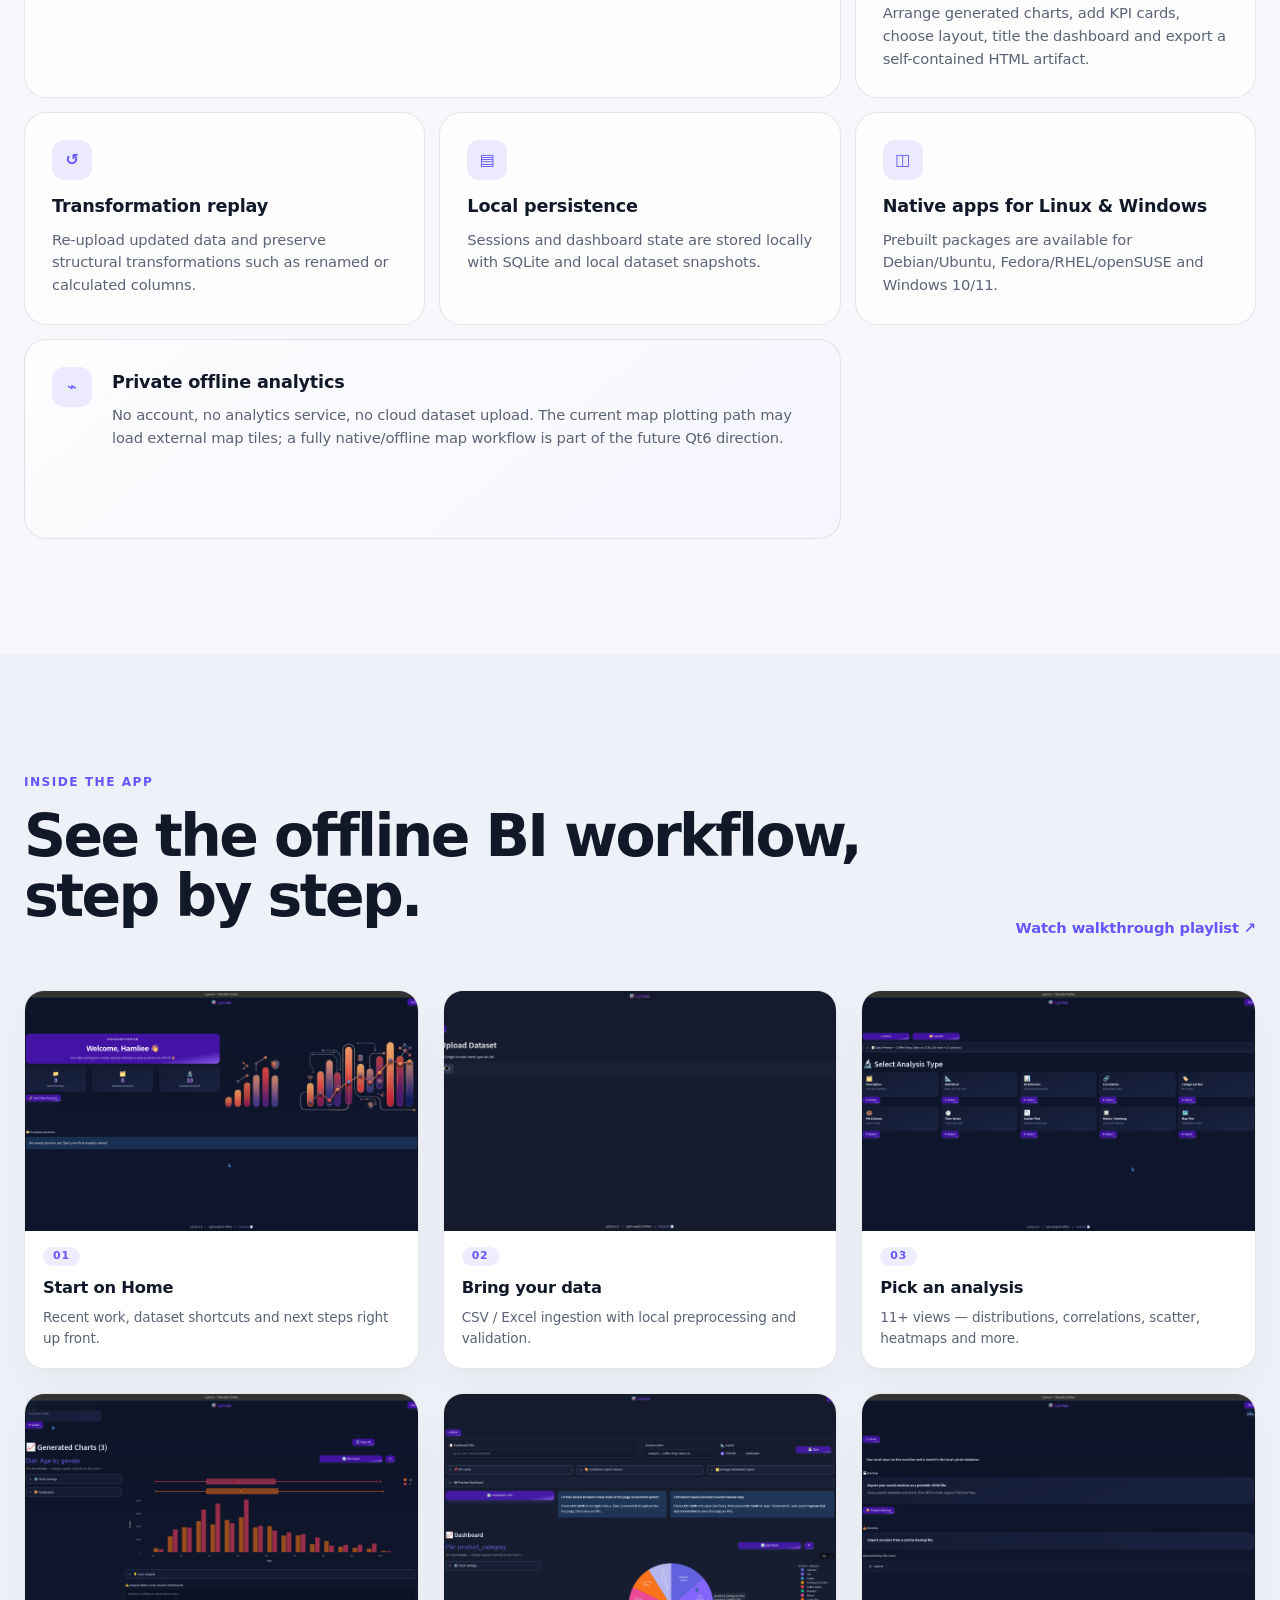
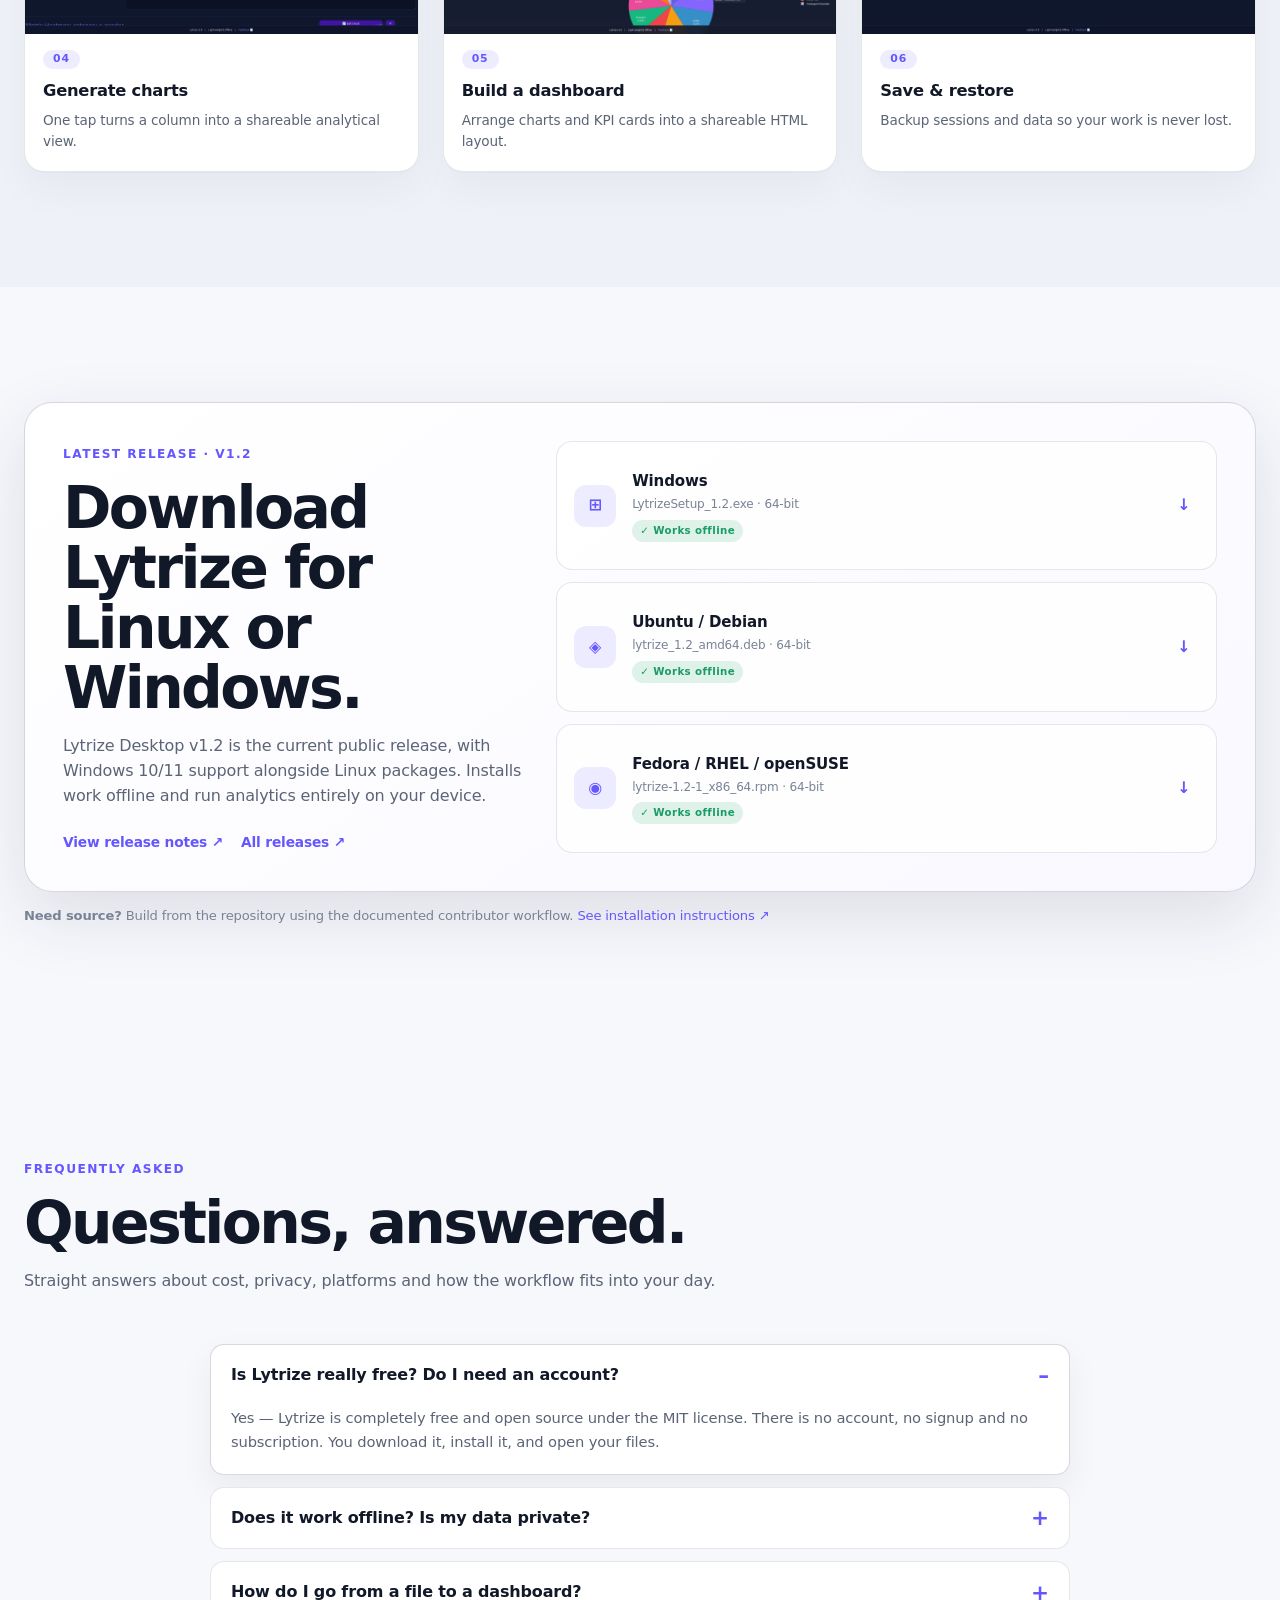
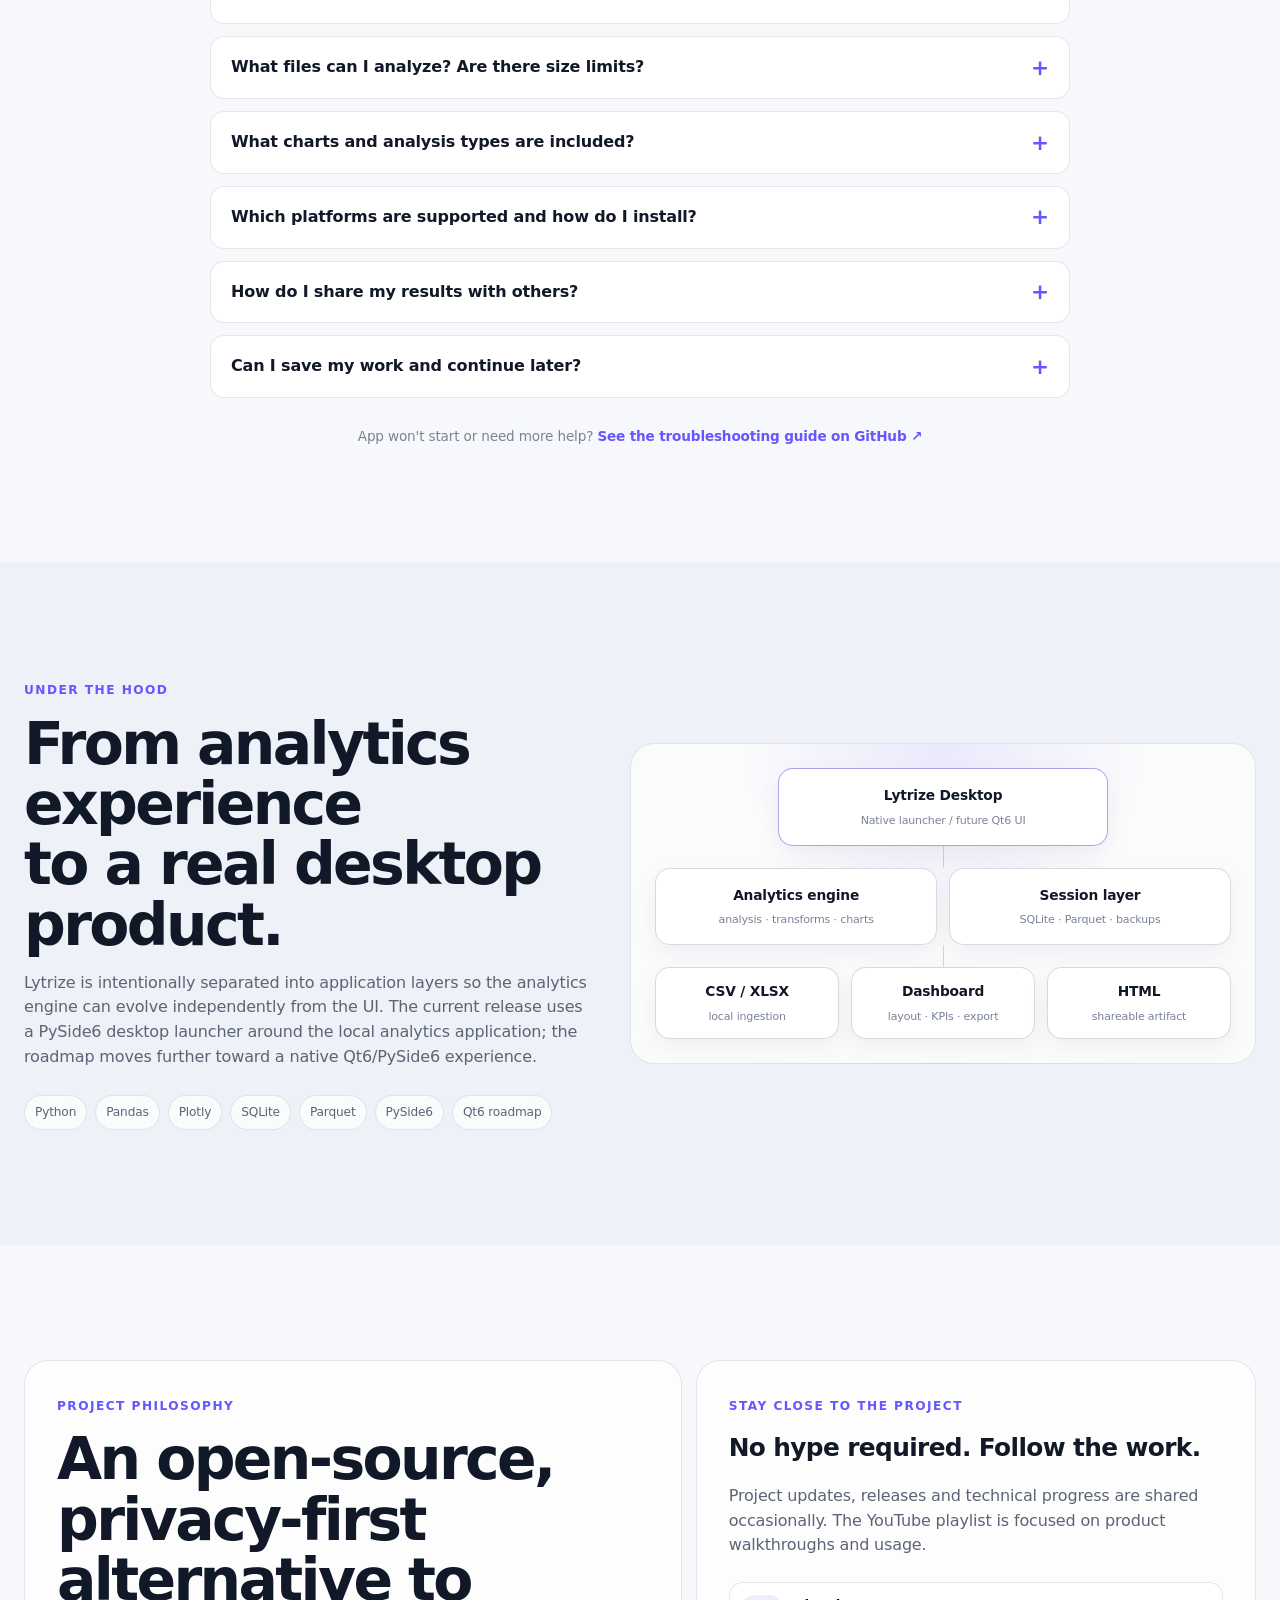
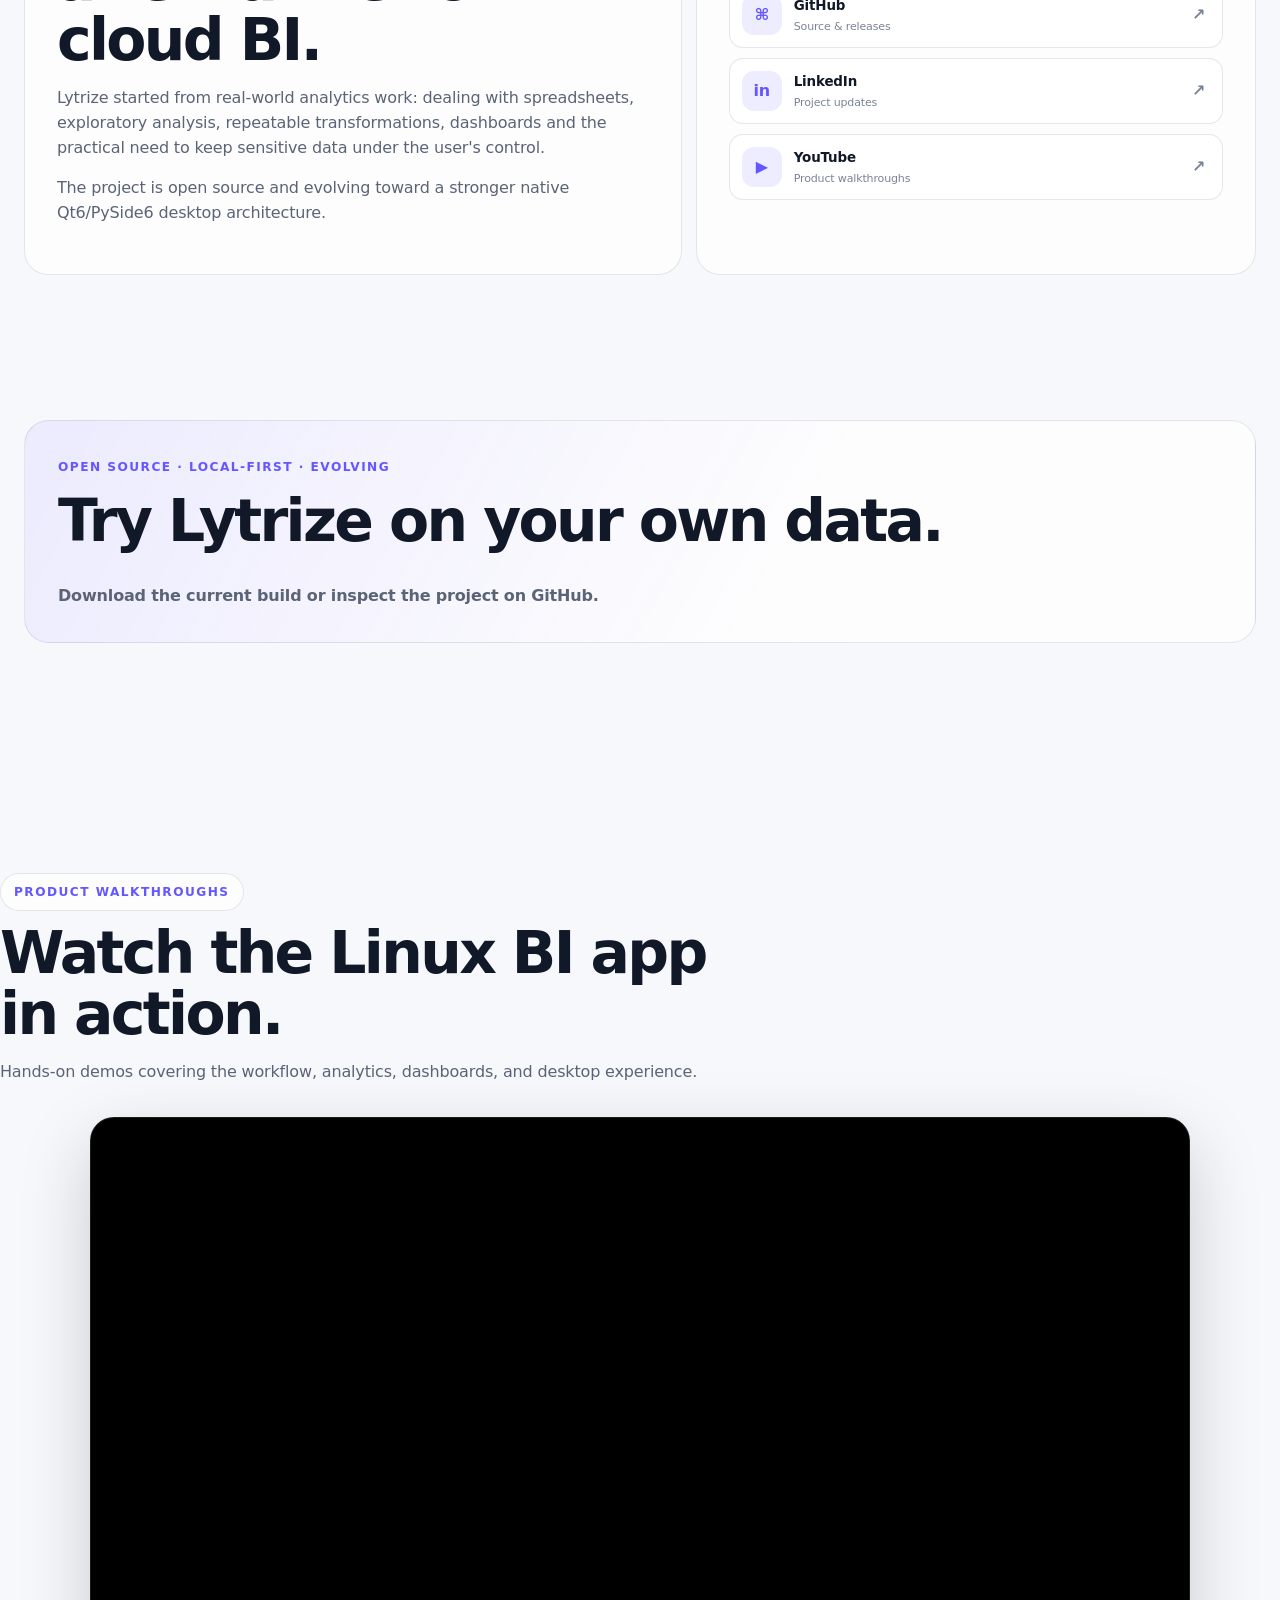
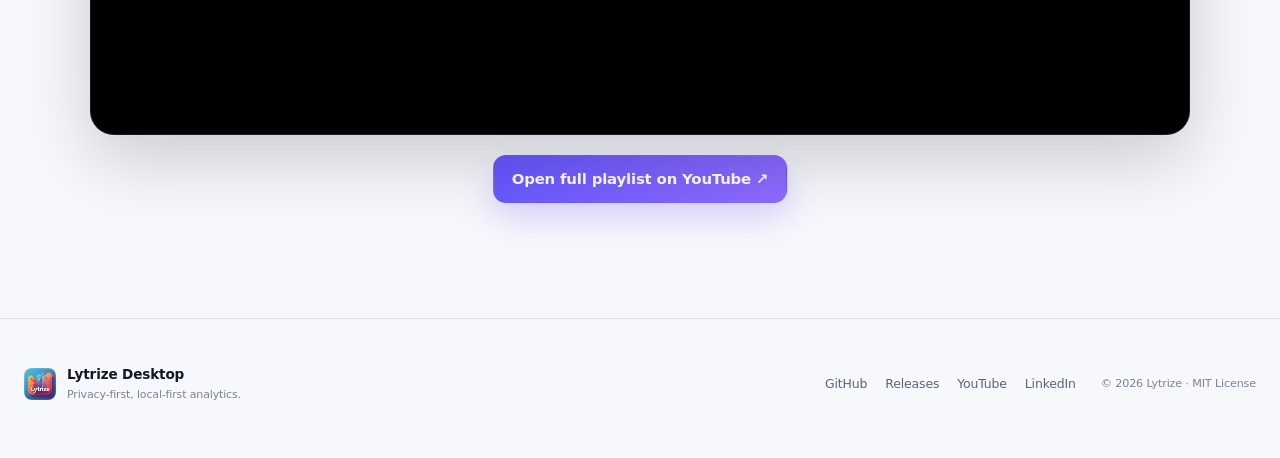
==== commit bcb43acf: ".." ====
--- a/docs/index.html
+++ b/docs/index.html
@@ -3,17 +3,24 @@
 <head>
   <meta charset="utf-8">
   <meta name="viewport" content="width=device-width, initial-scale=1">
-  <meta name="description" content="Lytrize Desktop is a privacy-first, local-first BI and data analytics application for Linux and Windows. Analyze CSV and Excel data locally, build interactive dashboards, and export shareable HTML reports.">
-  <meta name="keywords" content="privacy-first BI, offline BI, local analytics, desktop BI, Linux BI, Windows BI, data analysis, CSV analysis, Excel analysis, business intelligence, data visualization, open source BI, Python, PySide6, Qt6">
+  <meta name="description" content="Free open-source offline BI app for Linux & Windows. Analyze CSV/Excel locally, build dashboards — private native desktop analytics, no cloud.">
+  <meta name="keywords" content="linux BI app, offline BI tool, native desktop analytics, cross-platform BI, privacy-first BI, offline BI, local analytics, desktop BI, Linux BI, Windows BI, data analysis, CSV analysis, Excel analysis, business intelligence, data visualization, open source BI, ubuntu data analysis tool, debian analytics app, fedora BI software, windows offline BI, CSV analyzer, Excel dashboard builder, private BI alternative, Python, PySide6, Qt6">
   <meta name="author" content="Ravi Kumar / Lytrize">
   <meta name="theme-color" content="#0b1020" id="theme-color-meta">
   <meta property="og:type" content="website">
-  <meta property="og:title" content="Lytrize Desktop — Privacy-first Offline BI & Data Analytics">
-  <meta property="og:description" content="Local-first business intelligence and data analysis for Linux and Windows. Your analytics workflow stays on your device.">
-  <meta property="og:image" content="assets/welcome-banner.png">
+  <meta property="og:title" content="Lytrize Desktop — Offline Linux BI App | Private Native Analytics">
+  <meta property="og:description" content="Free open-source offline BI app for Linux & Windows. Analyze CSV/Excel locally, build dashboards — no cloud, no account.">
+  <meta property="og:image" content="https://kazake95.github.io/lytrize_desktop/assets/welcome-banner.png">
+  <meta property="og:image:width" content="1200">
+  <meta property="og:image:height" content="630">
+  <meta property="og:image:alt" content="Lytrize Desktop analytics dashboard preview">
+  <meta property="og:locale" content="en_US">
   <meta property="og:url" content="https://kazake95.github.io/lytrize_desktop/">
   <meta name="twitter:card" content="summary_large_image">
-  <title>Lytrize Desktop — Privacy-first Offline BI & Data Analytics</title>
+  <meta name="twitter:title" content="Lytrize Desktop — Offline Linux BI App | Private Native Analytics">
+  <meta name="twitter:description" content="Free open-source offline BI app for Linux & Windows. Analyze CSV/Excel locally, build dashboards — no cloud.">
+  <meta name="twitter:image" content="https://kazake95.github.io/lytrize_desktop/assets/welcome-banner.png">
+  <title>Lytrize Desktop — Offline Linux BI App | Private Native Analytics</title>
   <link rel="icon" href="assets/lytrize.png" type="image/png">
   <link rel="canonical" href="https://kazake95.github.io/lytrize_desktop/">
   <link rel="stylesheet" href="styles.css">
@@ -23,14 +30,84 @@
     "@type":"SoftwareApplication",
     "name":"Lytrize Desktop",
     "applicationCategory":"BusinessApplication",
-    "operatingSystem":"Windows 10/11, Linux",
+    "applicationSubCategory":"Business Intelligence",
+    "operatingSystem":["Linux","Windows 10","Windows 11"],
     "softwareVersion":"1.2",
     "license":"https://opensource.org/licenses/MIT",
     "url":"https://github.com/Kazake95/lytrize_desktop",
     "downloadUrl":"https://github.com/Kazake95/lytrize_desktop/releases",
-    "description":"Privacy-first, local-first desktop BI and data analytics application for Linux and Windows.",
+    "image":"https://kazake95.github.io/lytrize_desktop/assets/welcome-banner.png",
+    "screenshot":[
+      "https://kazake95.github.io/lytrize_desktop/assets/screenshots/home.png",
+      "https://kazake95.github.io/lytrize_desktop/assets/screenshots/upload.png",
+      "https://kazake95.github.io/lytrize_desktop/assets/screenshots/analysis-types.png",
+      "https://kazake95.github.io/lytrize_desktop/assets/screenshots/chart.png",
+      "https://kazake95.github.io/lytrize_desktop/assets/screenshots/dashboard.png",
+      "https://kazake95.github.io/lytrize_desktop/assets/screenshots/backup.png"
+    ],
+    "featureList":[
+      "11+ analytical chart types",
+      "Interactive dashboard builder with KPI cards",
+      "Self-contained HTML export",
+      "Offline local data analysis",
+      "Session and dashboard backup/restore"
+    ],
+    "description":"Free, open-source, offline-first desktop BI and data analytics application for Linux and Windows. Analyze CSV/Excel locally, build dashboards, no cloud.",
     "author":{"@type":"Person","name":"Ravi Kumar"},
+    "sameAs":[
+      "https://github.com/Kazake95/lytrize_desktop",
+      "https://youtube.com/playlist?list=PLK3uupY-0js4",
+      "https://linkedin.com/in/vishal-nath-8261611b9"
+    ],
     "offers":{"@type":"Offer","price":"0","priceCurrency":"USD"}
+  }
+  </script>
+  <script type="application/ld+json">
+  {
+    "@context":"https://schema.org",
+    "@type":"FAQPage",
+    "mainEntity":[
+      {
+        "@type":"Question",
+        "name":"Is Lytrize really free? Do I need an account?",
+        "acceptedAnswer":{"@type":"Answer","text":"Yes. Lytrize is completely free and open source under the MIT license. There is no account, no signup and no subscription. You download it, install it, and open your files."}
+      },
+      {
+        "@type":"Question",
+        "name":"Does Lytrize work offline and is my data private?",
+        "acceptedAnswer":{"@type":"Answer","text":"Yes. Your CSV and Excel files are analyzed locally on your device; nothing is uploaded to a service. The only exception is the geographic map chart, which may load external map tiles."}
+      },
+      {
+        "@type":"Question",
+        "name":"How do I go from a file to a dashboard?",
+        "acceptedAnswer":{"@type":"Answer","text":"Install Lytrize, open it, click Start New Analysis and pick a CSV or Excel file. On the Analysis page choose a chart type, pick your columns and press Generate. Then click Proceed to Dashboard, arrange your charts, add KPI cards, and download the result as a single HTML file."}
+      },
+      {
+        "@type":"Question",
+        "name":"What files and sizes can Lytrize analyze?",
+        "acceptedAnswer":{"@type":"Answer","text":"Lytrize reads CSV and Excel files up to about 400 MB. Very large datasets use smart sampling and chunked reading for CSVs over 30 MB."}
+      },
+      {
+        "@type":"Question",
+        "name":"What charts and analysis types are included?",
+        "acceptedAnswer":{"@type":"Answer","text":"11+ views: bar, pie/donut, scatter, histogram, time series, correlation, pivot table, matrix heatmap, geographic map, outlier detection and data-quality checks, plus KPI summary cards."}
+      },
+      {
+        "@type":"Question",
+        "name":"Which platforms are supported and how do I install Lytrize?",
+        "acceptedAnswer":{"@type":"Answer","text":"Prebuilt packages are available from GitHub Releases: .deb for Ubuntu/Debian, .rpm for Fedora/RHEL/openSUSE, and a 64-bit .exe for Windows 10/11."}
+      },
+      {
+        "@type":"Question",
+        "name":"How do I share my results with others?",
+        "acceptedAnswer":{"@type":"Answer","text":"Download your dashboard as a self-contained HTML file. To save it as a PNG, use your browser's full-page screenshot tool."}
+      },
+      {
+        "@type":"Question",
+        "name":"Can I save my work and continue later?",
+        "acceptedAnswer":{"@type":"Answer","text":"Yes. Sessions are saved locally in SQLite. Re-upload an updated dataset and charts and KPI cards regenerate automatically. You can also export a JSON backup and restore it on any machine."}
+      }
+    ]
   }
   </script>
 </head>
@@ -47,6 +124,7 @@
         <a href="#features">Features</a>
         <a href="#screenshots">Screenshots</a>
         <a href="#download">Download</a>
+        <a href="#faq">FAQ</a>
         <a href="#architecture">Architecture</a>
         <a href="#about">About</a>
       </nav>
@@ -59,6 +137,7 @@
       <a href="#features">Features</a>
       <a href="#screenshots">Screenshots</a>
       <a href="#download">Download</a>
+      <a href="#faq">FAQ</a>
       <a href="#architecture">Architecture</a>
       <a href="#about">About</a>
     </nav>
@@ -71,21 +150,27 @@
       <div class="container hero-grid">
         <div class="hero-copy">
           <div class="eyebrow"><span class="status-dot"></span> Open-source desktop analytics</div>
-          <h1>Business intelligence that<br><span class="gradient-text">stays with your data.</span></h1>
-          <p class="hero-lead">Lytrize is a privacy-first, local-first BI and data analysis application for Linux and Windows. Analyze CSV and Excel files, create interactive dashboards, and export shareable results without building your workflow around a cloud account.</p>
+          <h1>Offline BI for<br><span class="gradient-text">Linux & Windows.</span></h1>
+          <p class="hero-lead">Lytrize is a free, open-source desktop app that analyzes CSV and Excel files locally. Open a file, explore it with 11+ charts, build a dashboard, and share it as a single HTML file. No account. No cloud. Works offline.</p>
           <div class="hero-actions">
             <a class="btn btn-primary" href="#download">Download Lytrize <span>↓</span></a>
             <a class="btn btn-secondary" href="https://github.com/Kazake95/lytrize_desktop" target="_blank" rel="noopener">View on GitHub <span>↗</span></a>
             <a class="btn btn-ghost" href="https://youtube.com/playlist?list=PLK3uupY-0js4&amp;si=WZTsS_0umwPuhaZM" target="_blank" rel="noopener">Product walkthroughs <span>▶</span></a>
           </div>
+          <ol class="hero-steps" aria-label="How Lytrize works">
+            <li><span>1</span>Open CSV / Excel</li>
+            <li><span>2</span>Explore 11+ charts</li>
+            <li><span>3</span>Build a dashboard</li>
+            <li><span>4</span>Share one HTML file</li>
+          </ol>
           <div class="hero-meta" aria-label="Project highlights">
-            <span>MIT License</span><i></i><span>Linux + Windows</span><i></i><span>v1.2</span>
+            <span>Free · Open source (MIT)</span><i></i><span>Linux + Windows</span><i></i><span>Works offline</span><i></i><span>v1.2</span>
           </div>
         </div>
         <div class="hero-visual">
           <div class="window-card">
             <div class="window-topbar"><span></span><span></span><span></span><div>Lytrize Desktop</div></div>
-            <img src="assets/welcome-banner.png" alt="Lytrize application preview showing the analytics dashboard workflow" loading="eager">
+            <img src="assets/welcome-banner.png" alt="Lytrize application preview showing the analytics dashboard workflow" width="1080" height="462" fetchpriority="high" loading="eager">
             <div class="window-overlay">
               <div><strong>Local-first</strong><small>CSV / XLSX → analysis → dashboard</small></div>
               <span class="privacy-chip">⌁ Data stays local</span>
@@ -105,8 +190,8 @@
       <div class="container">
         <div class="section-heading">
           <span class="section-kicker">Why Lytrize</span>
-          <h2>A full analytical workflow,<br>without handing your data to a service.</h2>
-          <p>Built around practical analytics work: ingest messy files, clean and transform them, explore patterns, build a dashboard, save your session, and share the result.</p>
+          <h2>A complete desktop BI workflow<br>that stays private.</h2>
+          <p>Built around practical analytics work: open CSV or Excel files, clean and transform them locally, explore patterns, build a dashboard, save your session, and share the result — all without your data leaving your device.</p>
         </div>
         <div class="feature-grid">
           <article class="feature-card feature-card-wide">
@@ -123,11 +208,11 @@
             <div class="feature-icon">▤</div><h3>Local persistence</h3><p>Sessions and dashboard state are stored locally with SQLite and local dataset snapshots.</p>
           </article>
           <article class="feature-card">
-            <div class="feature-icon">◫</div><h3>Cross-platform</h3><p>Prebuilt packages are available for Debian/Ubuntu, Fedora/RHEL/openSUSE and Windows 10/11.</p>
+            <div class="feature-icon">◫</div><h3>Native apps for Linux &amp; Windows</h3><p>Prebuilt packages are available for Debian/Ubuntu, Fedora/RHEL/openSUSE and Windows 10/11.</p>
           </article>
           <article class="feature-card feature-card-wide dark-inset">
             <div class="feature-icon">⌁</div>
-            <div><h3>Privacy by architecture</h3><p>No account, no analytics service, no cloud dataset upload. The current map plotting path may load external map tiles; a fully native/offline map workflow is part of the future Qt6 direction.</p></div>
+            <div><h3>Private offline analytics</h3><p>No account, no analytics service, no cloud dataset upload. The current map plotting path may load external map tiles; a fully native/offline map workflow is part of the future Qt6 direction.</p></div>
           </article>
         </div>
       </div>
@@ -136,16 +221,34 @@
     <section class="section section-soft" id="screenshots">
       <div class="container">
         <div class="section-heading split-heading">
-          <div><span class="section-kicker">Inside the app</span><h2>See the workflow, not just the claims.</h2></div>
+          <div><span class="section-kicker">Inside the app</span><h2>See the offline BI workflow, step by step.</h2></div>
           <a class="text-link" href="https://youtube.com/playlist?list=PLK3uupY-0js4&amp;si=WZTsS_0umwPuhaZM" target="_blank" rel="noopener">Watch walkthrough playlist ↗</a>
         </div>
         <div class="gallery">
-          <figure class="gallery-item gallery-large"><img src="assets/screenshots/1.png" alt="Lytrize startup and home interface" loading="lazy"><figcaption><strong>Start locally</strong><span>Begin an analysis without a cloud workspace.</span></figcaption></figure>
-          <figure class="gallery-item"><img src="assets/screenshots/2.png" alt="Lytrize data upload and analysis interface" loading="lazy"><figcaption><strong>Bring your data</strong><span>CSV and Excel workflows with local preprocessing.</span></figcaption></figure>
-          <figure class="gallery-item"><img src="assets/screenshots/4.png" alt="Lytrize analysis view with chart controls" loading="lazy"><figcaption><strong>Explore</strong><span>Generate analytical views from your columns.</span></figcaption></figure>
-          <figure class="gallery-item"><img src="assets/screenshots/7.png" alt="Lytrize dashboard builder" loading="lazy"><figcaption><strong>Build a dashboard</strong><span>Arrange charts and KPI cards into a shareable layout.</span></figcaption></figure>
-          <figure class="gallery-item gallery-tall"><img src="assets/screenshots/8.png" alt="Lytrize map visualization" loading="lazy"><figcaption><strong>Map your data</strong><span>Geographic charts with multiple location paths.</span></figcaption></figure>
-          <figure class="gallery-item"><img src="assets/screenshots/10.png" alt="Lytrize data quality analysis" loading="lazy"><figcaption><strong>Check quality</strong><span>Inspect missing values, duplicates and column health.</span></figcaption></figure>
+          <figure class="gallery-item">
+            <img src="assets/screenshots/home.png" alt="Lytrize welcome and home screen" width="1920" height="1080" loading="lazy" decoding="async">
+            <figcaption><span class="step">01</span><strong>Start on Home</strong><p>Recent work, dataset shortcuts and next steps right up front.</p></figcaption>
+          </figure>
+          <figure class="gallery-item">
+            <img src="assets/screenshots/upload.png" alt="Lytrize data upload and preprocessing interface" width="1918" height="998" loading="lazy" decoding="async">
+            <figcaption><span class="step">02</span><strong>Bring your data</strong><p>CSV / Excel ingestion with local preprocessing and validation.</p></figcaption>
+          </figure>
+          <figure class="gallery-item">
+            <img src="assets/screenshots/analysis-types.png" alt="Lytrize analysis type gallery" width="1920" height="1080" loading="lazy" decoding="async">
+            <figcaption><span class="step">03</span><strong>Pick an analysis</strong><p>11+ views — distributions, correlations, scatter, heatmaps and more.</p></figcaption>
+          </figure>
+          <figure class="gallery-item">
+            <img src="assets/screenshots/chart.png" alt="Lytrize generated charts and histogram view" width="1920" height="1080" loading="lazy" decoding="async">
+            <figcaption><span class="step">04</span><strong>Generate charts</strong><p>One tap turns a column into a shareable analytical view.</p></figcaption>
+          </figure>
+          <figure class="gallery-item">
+            <img src="assets/screenshots/dashboard.png" alt="Lytrize dashboard builder with KPI cards and charts" width="1908" height="1079" loading="lazy" decoding="async">
+            <figcaption><span class="step">05</span><strong>Build a dashboard</strong><p>Arrange charts and KPI cards into a shareable HTML layout.</p></figcaption>
+          </figure>
+          <figure class="gallery-item">
+            <img src="assets/screenshots/backup.png" alt="Lytrize backup and restore settings" width="1920" height="1080" loading="lazy" decoding="async">
+            <figcaption><span class="step">06</span><strong>Save & restore</strong><p>Backup sessions and data so your work is never lost.</p></figcaption>
+          </figure>
         </div>
       </div>
     </section>
@@ -155,8 +258,8 @@
         <div class="download-panel">
           <div class="download-copy">
             <span class="section-kicker">Latest release · v1.2</span>
-            <h2>Choose your platform.</h2>
-            <p>Lytrize Desktop v1.2 is the current public release, with Windows 10/11 support alongside Linux packages.</p>
+            <h2>Download Lytrize for Linux or Windows.</h2>
+            <p>Lytrize Desktop v1.2 is the current public release, with Windows 10/11 support alongside Linux packages. Installs work offline and run analytics entirely on your device.</p>
             <div class="release-links">
               <a href="https://github.com/Kazake95/lytrize_desktop/releases/tag/Lytrize_Desktop_v1.2" target="_blank" rel="noopener">View release notes ↗</a>
               <a href="https://github.com/Kazake95/lytrize_desktop/releases" target="_blank" rel="noopener">All releases ↗</a>
@@ -164,17 +267,62 @@
           </div>
           <div class="download-grid">
             <a class="download-card" href="https://github.com/Kazake95/lytrize_desktop/releases/download/Lytrize_Desktop_v1.2/LytrizeSetup_1.2.exe">
-              <div class="platform-mark">⊞</div><div><strong>Windows</strong><span>LytrizeSetup_1.2.exe · 64-bit</span></div><b>↓</b>
+              <div class="platform-mark">⊞</div><div><strong>Windows</strong><span>LytrizeSetup_1.2.exe · 64-bit</span><b class="offline-chip">✓ Works offline</b></div><b>↓</b>
             </a>
             <a class="download-card" href="https://github.com/Kazake95/lytrize_desktop/releases/download/Lytrize_Desktop_v1.2/lytrize_1.2_amd64.deb">
-              <div class="platform-mark">◈</div><div><strong>Ubuntu / Debian</strong><span>lytrize_1.2_amd64.deb · 64-bit</span></div><b>↓</b>
+              <div class="platform-mark">◈</div><div><strong>Ubuntu / Debian</strong><span>lytrize_1.2_amd64.deb · 64-bit</span><b class="offline-chip">✓ Works offline</b></div><b>↓</b>
             </a>
             <a class="download-card" href="https://github.com/Kazake95/lytrize_desktop/releases/download/Lytrize_Desktop_v1.2/lytrize-1.2-1_x86_64.rpm">
-              <div class="platform-mark">◉</div><div><strong>Fedora / RHEL / openSUSE</strong><span>lytrize-1.2-1_x86_64.rpm · 64-bit</span></div><b>↓</b>
+              <div class="platform-mark">◉</div><div><strong>Fedora / RHEL / openSUSE</strong><span>lytrize-1.2-1_x86_64.rpm · 64-bit</span><b class="offline-chip">✓ Works offline</b></div><b>↓</b>
             </a>
           </div>
         </div>
         <div class="download-note"><strong>Need source?</strong> Build from the repository using the documented contributor workflow. <a href="https://github.com/Kazake95/lytrize_desktop#install" target="_blank" rel="noopener">See installation instructions ↗</a></div>
+      </div>
+    </section>
+
+    <section class="section" id="faq">
+      <div class="container">
+        <div class="section-heading">
+          <span class="section-kicker">Frequently asked</span>
+          <h2>Questions, answered.</h2>
+          <p>Straight answers about cost, privacy, platforms and how the workflow fits into your day.</p>
+        </div>
+        <div class="faq-list">
+          <details class="faq-item" open>
+            <summary>Is Lytrize really free? Do I need an account?</summary>
+            <p>Yes — Lytrize is completely free and open source under the MIT license. There is no account, no signup and no subscription. You download it, install it, and open your files.</p>
+          </details>
+          <details class="faq-item">
+            <summary>Does it work offline? Is my data private?</summary>
+            <p>Yes. Your CSV and Excel files are analyzed locally on your device; nothing is uploaded to a service. The only exception is the geographic map chart, which may load external map tiles. A fully native/offline map workflow is planned.</p>
+          </details>
+          <details class="faq-item">
+            <summary>How do I go from a file to a dashboard?</summary>
+            <p>Install Lytrize, open it, click <strong>Start New Analysis</strong> and pick a CSV or Excel file. On the Analysis page choose a chart type, pick your columns and press <strong>Generate</strong>. Then click <strong>Proceed to Dashboard</strong>, arrange your charts, add KPI cards, and download the result as a single HTML file.</p>
+          </details>
+          <details class="faq-item">
+            <summary>What files can I analyze? Are there size limits?</summary>
+            <p>Lytrize reads CSV and Excel files up to about 400 MB. Very large datasets use smart sampling (8,000 points for scatter plots, 5,000 for maps) and chunked reading for CSVs over 30 MB. For smooth performance beyond 100 MB, 8 GB+ of RAM is recommended.</p>
+          </details>
+          <details class="faq-item">
+            <summary>What charts and analysis types are included?</summary>
+            <p>11+ views out of the box: bar, pie/donut, scatter, histogram, time series, correlation, pivot table, matrix heatmap, geographic map, outlier detection and data-quality checks — plus KPI summary cards on the dashboard.</p>
+          </details>
+          <details class="faq-item">
+            <summary>Which platforms are supported and how do I install?</summary>
+            <p>Prebuilt packages are available from the GitHub Releases page: <code>.deb</code> for Ubuntu/Debian, <code>.rpm</code> for Fedora/RHEL/openSUSE, and a 64-bit <code>.exe</code> for Windows 10/11. On Linux install with <code>dpkg -i</code> or <code>dnf install</code>; on Windows run the installer.</p>
+          </details>
+          <details class="faq-item">
+            <summary>How do I share my results with others?</summary>
+            <p>Download your dashboard as a self-contained HTML file — it opens in any browser without Lytrize installed. To save it as a PNG, open the file and use your browser's full-page screenshot tool (DevTools &gt; Capture full size screenshot, or Firefox <code>Ctrl+Shift+S</code>).</p>
+          </details>
+          <details class="faq-item">
+            <summary>Can I save my work and continue later?</summary>
+            <p>Yes. Sessions are saved locally in SQLite. Re-upload an updated dataset and your charts and KPI cards regenerate automatically, preserving renamed and calculated columns. You can also export a JSON backup from Home → Restore Backup and restore it on any machine.</p>
+          </details>
+        </div>
+        <p class="faq-more">App won't start or need more help? <a href="https://github.com/Kazake95/lytrize_desktop#readme" target="_blank" rel="noopener noreferrer">See the troubleshooting guide on GitHub ↗</a></p>
       </div>
     </section>
 
@@ -207,10 +355,10 @@
       <div class="container about-grid">
         <div class="about-card">
           <span class="section-kicker">Project philosophy</span>
-          <h2>Built from analytics practice, not from a BI feature checklist.</h2>
+          <h2>An open-source, privacy-first alternative to cloud BI.</h2>
           <p>Lytrize started from real-world analytics work: dealing with spreadsheets, exploratory analysis, repeatable transformations, dashboards and the practical need to keep sensitive data under the user's control.</p>
           <p>The project is open source and evolving toward a stronger native Qt6/PySide6 desktop architecture.</p>
-          <a class="btn btn-secondary" href="https://github.com/Kazake95/lytrize_desktop" target="_blank" rel="noopener">Explore the source <span>↗</span></a>
+        
         </div>
         <div class="social-card">
           <span class="section-kicker">Stay close to the project</span>
@@ -218,7 +366,7 @@
           <p>Project updates, releases and technical progress are shared occasionally. The YouTube playlist is focused on product walkthroughs and usage.</p>
           <div class="social-links">
             <a href="https://github.com/Kazake95/lytrize_desktop" target="_blank" rel="noopener"><span class="social-symbol">⌘</span><div><strong>GitHub</strong><small>Source & releases</small></div><b>↗</b></a>
-            <a href="https://in.linkedin.com/in/ravikumar-aiops" target="_blank" rel="noopener"><span class="social-symbol">in</span><div><strong>LinkedIn</strong><small>Project updates</small></div><b>↗</b></a>
+            <a href="https://linkedin.com/in/vishal-nath-8261611b9" target="_blank" rel="noopener"><span class="social-symbol">in</span><div><strong>LinkedIn</strong><small>Project updates</small></div><b>↗</b></a>
             <a href="https://youtube.com/playlist?list=PLK3uupY-0js4&amp;si=WZTsS_0umwPuhaZM" target="_blank" rel="noopener"><span class="social-symbol">▶</span><div><strong>YouTube</strong><small>Product walkthroughs</small></div><b>↗</b></a>
           </div>
         </div>
@@ -227,30 +375,31 @@
 
     <section class="section cta-section">
       <div class="container cta-box">
-        <div><span class="section-kicker">Open source · local-first · evolving</span><h2>Try Lytrize on your own data.</h2><p>Download the current build or inspect the project on GitHub.</p></div>
-        <div class="cta-actions"><a class="btn btn-primary" href="#download">Download</a><a class="btn btn-secondary" href="https://github.com/Kazake95/lytrize_desktop" target="_blank" rel="noopener">GitHub ↗</a></div>
+        <div><span class="section-kicker">Open source · local-first · evolving</span><h2>Try Lytrize on your own data.</h2><br><b><p>Download the current build or inspect the project on GitHub.</p></b></div>
+        <!-- <div class="cta-actions"><a class="btn btn-primary" href="#download">Download</a><a class="btn btn-secondary" href="https://github.com/Kazake95/lytrize_desktop" target="_blank" rel="noopener">GitHub ↗</a></div> -->
       </div>
     </section>
   
 <section class="section walkthroughs" id="walkthroughs">
   <div class="section-heading">
     <span class="eyebrow">Product walkthroughs</span>
-    <h2>See Lytrize in action.</h2>
+    <h2>Watch the Linux BI app in action.</h2>
     <p>Hands-on demos covering the workflow, analytics, dashboards, and desktop experience.</p>
   </div>
 
   <div class="video-frame">
     <iframe
       src="https://www.youtube.com/embed/videoseries?list=PLK3uupY-0js4"
-      title="Lytrize product walkthroughs"
+      title="Lytrize product walkthrough playlist"
       loading="lazy"
       allow="accelerometer; autoplay; clipboard-write; encrypted-media; gyroscope; picture-in-picture; web-share"
+      referrerpolicy="strict-origin-when-cross-origin"
       allowfullscreen>
     </iframe>
   </div>
 
   <div class="video-actions">
-    <a class="button button-primary" href="https://www.youtube.com/playlist?list=PLK3uupY-0js4" target="_blank" rel="noopener noreferrer">
+    <a class="btn btn-primary" href="https://www.youtube.com/playlist?list=PLK3uupY-0js4" target="_blank" rel="noopener noreferrer">
       Open full playlist on YouTube ↗
     </a>
   </div>
@@ -261,7 +410,7 @@
   <footer class="site-footer">
     <div class="container footer-wrap">
       <div class="footer-brand"><img src="assets/lytrize.png" alt="Lytrize"><div><strong>Lytrize Desktop</strong><span>Privacy-first, local-first analytics.</span></div></div>
-      <div class="footer-links"><a href="https://github.com/Kazake95/lytrize_desktop" target="_blank" rel="noopener">GitHub</a><a href="https://github.com/Kazake95/lytrize_desktop/releases" target="_blank" rel="noopener">Releases</a><a href="https://youtube.com/playlist?list=PLK3uupY-0js4&amp;si=WZTsS_0umwPuhaZM" target="_blank" rel="noopener">YouTube</a><a href="https://in.linkedin.com/in/ravikumar-aiops" target="_blank" rel="noopener">LinkedIn</a></div>
+      <div class="footer-links"><a href="https://github.com/Kazake95/lytrize_desktop" target="_blank" rel="noopener">GitHub</a><a href="https://github.com/Kazake95/lytrize_desktop/releases" target="_blank" rel="noopener">Releases</a><a href="https://youtube.com/playlist?list=PLK3uupY-0js4&amp;si=WZTsS_0umwPuhaZM" target="_blank" rel="noopener">YouTube</a><a href="https://linkedin.com/in/vishal-nath-8261611b9" target="_blank" rel="noopener">LinkedIn</a></div>
       <div class="footer-note">© <span id="year"></span> Lytrize · MIT License</div>
     </div>
   </footer>
--- a/docs/styles.css
+++ b/docs/styles.css
@@ -15,7 +15,7 @@
   --shadow: 0 24px 70px rgba(33, 39, 62, .12);
   --radius: 22px;
   --radius-sm: 14px;
-  --container: 1180px;
+  --container: 1320px;
 }
 
 html[data-theme="dark"] {
@@ -50,7 +50,7 @@
 img { display: block; max-width: 100%; }
 button, a { -webkit-tap-highlight-color: transparent; }
 button { font: inherit; }
-.container { width: min(calc(100% - 40px), var(--container)); margin: 0 auto; }
+.container { width: min(calc(100% - 48px), var(--container)); margin: 0 auto; }
 .skip-link { position: fixed; left: 18px; top: -60px; background: var(--text); color: var(--bg); padding: 10px 14px; border-radius: 10px; z-index: 99; }
 .skip-link:focus { top: 18px; }
 
@@ -70,7 +70,7 @@
 
 .hero { position: relative; overflow: hidden; padding: 92px 0 40px; }
 .hero-grid { display: grid; grid-template-columns: 1.02fr .98fr; align-items: center; gap: 64px; min-height: 680px; }
-.hero-copy { position: relative; z-index: 2; }
+.hero-copy { position: relative; z-index: 2; max-width: 640px; }
 .eyebrow, .section-kicker { color: var(--accent); font-size: .76rem; font-weight: 800; text-transform: uppercase; letter-spacing: .12em; }
 .eyebrow { display: inline-flex; align-items: center; gap: 9px; padding: 9px 13px; border: 1px solid var(--line); border-radius: 999px; background: var(--panel); }
 .status-dot { width: 8px; height: 8px; border-radius: 50%; background: #6ce0ac; box-shadow: 0 0 0 5px rgba(108,224,172,.12); }
@@ -85,12 +85,15 @@
 .btn-ghost { border-color: transparent; color: var(--text-soft); }
 .hero-meta { display: flex; align-items: center; gap: 10px; margin-top: 24px; font-size: .84rem; color: var(--muted); }
 .hero-meta i { width: 3px; height: 3px; border-radius: 50%; background: var(--muted); }
+.hero-steps { display: flex; flex-wrap: wrap; gap: 8px 16px; margin: 22px 0 0; padding: 0; list-style: none; }
+.hero-steps li { display: inline-flex; align-items: center; gap: 7px; font-size: .8rem; color: var(--text-soft); }
+.hero-steps li span { width: 23px; height: 23px; display: grid; place-items: center; border-radius: 50%; background: var(--accent-soft); color: var(--accent); font-weight: 800; font-size: .72rem; flex: none; }
 .hero-visual { position: relative; }
-.window-card { position: relative; border-radius: 23px; overflow: hidden; background: var(--panel-solid); border: 1px solid var(--line-strong); box-shadow: var(--shadow); transform: perspective(1200px) rotateY(-5deg) rotateX(2deg); }
+.window-card { position: relative; border-radius: 23px; overflow: hidden; background: var(--panel-solid); border: 1px solid var(--line-strong); box-shadow: var(--shadow); transform: none; }
 .window-topbar { height: 42px; display: grid; grid-template-columns: auto auto auto 1fr; gap: 7px; align-items: center; padding: 0 14px; background: color-mix(in srgb, var(--panel-solid) 90%, var(--bg-soft)); border-bottom: 1px solid var(--line); }
 .window-topbar > span { width: 8px; height: 8px; border-radius: 50%; background: var(--line-strong); }
 .window-topbar div { justify-self: center; color: var(--muted); font-size: .73rem; }
-.window-card img { width: 100%; aspect-ratio: 16 / 10; object-fit: cover; object-position: center; }
+.window-card img { width: 100%; height: auto; aspect-ratio: auto; object-fit: contain; object-position: center; display: block; }
 .window-overlay { position: absolute; inset: auto 18px 18px 18px; display: flex; align-items: center; justify-content: space-between; gap: 12px; padding: 13px 14px; border: 1px solid rgba(255,255,255,.14); border-radius: 15px; background: rgba(9,13,24,.74); color: #fff; backdrop-filter: blur(14px); }
 .window-overlay strong { display: block; font-size: .88rem; }
 .window-overlay small { color: #c8cfdd; }
@@ -122,16 +125,15 @@
 .feature-icon { width: 40px; height: 40px; display: grid; place-items: center; border-radius: 12px; background: var(--accent-soft); color: var(--accent); font-weight: 800; flex: none; }
 .dark-inset { background: linear-gradient(140deg, var(--panel), color-mix(in srgb, var(--accent) 5%, var(--panel))); }
 
-.gallery { display: grid; grid-template-columns: repeat(3,1fr); gap: 16px; }
-.gallery-item { margin: 0; border-radius: 18px; overflow: hidden; border: 1px solid var(--line); background: var(--panel-solid); }
-.gallery-item img { width: 100%; aspect-ratio: 16/10; object-fit: cover; transition: transform .35s ease; }
-.gallery-item:hover img { transform: scale(1.025); }
-.gallery-large { grid-column: span 2; }
-.gallery-tall { grid-row: span 2; }
-.gallery-tall img { aspect-ratio: auto; height: 100%; min-height: 390px; }
-.gallery-item figcaption { padding: 15px 16px 17px; }
+.gallery { display: grid; grid-template-columns: repeat(3,1fr); gap: 24px; }
+.gallery-item { margin: 0; display: flex; flex-direction: column; border-radius: 20px; overflow: hidden; border: 1px solid var(--line); background: var(--panel-solid); box-shadow: 0 1px 0 rgba(0,0,0,.02), 0 18px 40px rgba(0,0,0,.04); transition: transform .3s cubic-bezier(.2,.7,.3,1), border-color .3s ease, box-shadow .3s ease; }
+.gallery-item:hover { transform: translateY(-4px); border-color: var(--line-strong); box-shadow: var(--shadow); }
+.gallery-item img { width: 100%; height: 240px; object-fit: cover; object-position: top center; display: block; background: var(--panel-solid); }
+.gallery-item figcaption { display: flex; flex-direction: column; align-items: flex-start; gap: 3px; padding: 16px 18px 20px; }
+.gallery-item figcaption .step { display: inline-block; font-size: .68rem; font-weight: 800; letter-spacing: .08em; color: var(--accent); background: var(--accent-soft); border-radius: 999px; padding: 4px 10px; margin-bottom: 6px; line-height: 1; }
+.gallery-item figcaption strong { font-size: 1.02rem; letter-spacing: -.015em; }
+.gallery-item figcaption p { margin: 4px 0 0; color: var(--text-soft); font-size: .85rem; line-height: 1.5; }
 .gallery-item figcaption strong, .gallery-item figcaption span { display: block; }
-.gallery-item figcaption span { margin-top: 4px; color: var(--muted); font-size: .76rem; }
 
 .download-panel { display: grid; grid-template-columns: .82fr 1.18fr; gap: 34px; padding: 38px; border: 1px solid var(--line-strong); background: linear-gradient(145deg, var(--panel-solid), color-mix(in srgb, var(--accent) 4%, var(--panel-solid))); border-radius: 28px; box-shadow: var(--shadow); }
 .release-links { display: flex; flex-wrap: wrap; gap: 18px; margin-top: 23px; }
@@ -144,7 +146,21 @@
 .download-card strong { font-size: .94rem; }
 .download-card span { color: var(--muted); font-size: .75rem; margin-top: 2px; }
 .download-card b { color: var(--accent); }
+.download-card b.offline-chip { display: inline-block; margin-top: 6px; width: fit-content; font-size: .64rem; font-weight: 800; letter-spacing: .04em; padding: 3px 8px; border-radius: 999px; background: rgba(34,168,107,.14); color: #1c9c65; }
 .download-note { margin-top: 14px; color: var(--muted); font-size: .82rem; }
+
+/* FAQ */
+.faq-list { display: grid; gap: 12px; max-width: 860px; margin: 0 auto; }
+.faq-item { border: 1px solid var(--line); border-radius: var(--radius-sm); background: var(--panel-solid); overflow: hidden; transition: border-color .2s ease, box-shadow .2s ease; }
+.faq-item[open] { border-color: var(--line-strong); box-shadow: 0 14px 34px rgba(0,0,0,.06); }
+.faq-item summary { cursor: pointer; list-style: none; padding: 18px 20px; font-weight: 700; font-size: 1rem; display: flex; align-items: center; gap: 12px; }
+.faq-item summary::-webkit-details-marker { display: none; }
+.faq-item summary::after { content: "+"; margin-left: auto; font-size: 1.35rem; font-weight: 600; color: var(--accent); flex: none; line-height: 1; transition: transform .2s ease; }
+.faq-item[open] summary::after { content: "–"; }
+.faq-item > p { margin: 0; padding: 0 20px 19px; color: var(--text-soft); font-size: .92rem; line-height: 1.65; }
+.faq-item code { background: var(--bg-soft); border: 1px solid var(--line); border-radius: 6px; padding: 1px 6px; font-size: .85em; }
+.faq-more { text-align: center; margin: 28px 0 0; color: var(--muted); font-size: .85rem; }
+.faq-more a { color: var(--accent); font-weight: 600; }
 .download-note a { color: var(--accent); }
 
 .architecture-grid { display: grid; grid-template-columns: .95fr 1.05fr; gap: 40px; align-items: center; }
@@ -197,7 +213,6 @@
   .feature-grid { grid-template-columns: repeat(2,1fr); }
   .feature-card-wide { grid-column: span 2; }
   .gallery { grid-template-columns: repeat(2,1fr); }
-  .gallery-large { grid-column: span 2; }
   .download-panel, .architecture-grid, .about-grid { grid-template-columns: 1fr; }
   .footer-wrap { grid-template-columns: 1fr auto; }
   .footer-note { grid-column: 1 / -1; }
@@ -214,9 +229,7 @@
   .window-card { transform: none; }
   .window-overlay { align-items: flex-start; flex-direction: column; }
   .trust-row, .feature-grid, .gallery { grid-template-columns: 1fr; }
-  .feature-card-wide, .gallery-large { grid-column: span 1; }
-  .gallery-tall { grid-row: auto; }
-  .gallery-tall img { aspect-ratio: 16/10; min-height: 0; height: auto; }
+  .feature-card-wide { grid-column: span 1; }
   .section { padding: 86px 0; }
   .split-heading { align-items: flex-start; flex-direction: column; }
   .download-panel, .about-card, .social-card, .cta-box { padding: 25px; border-radius: 20px; }
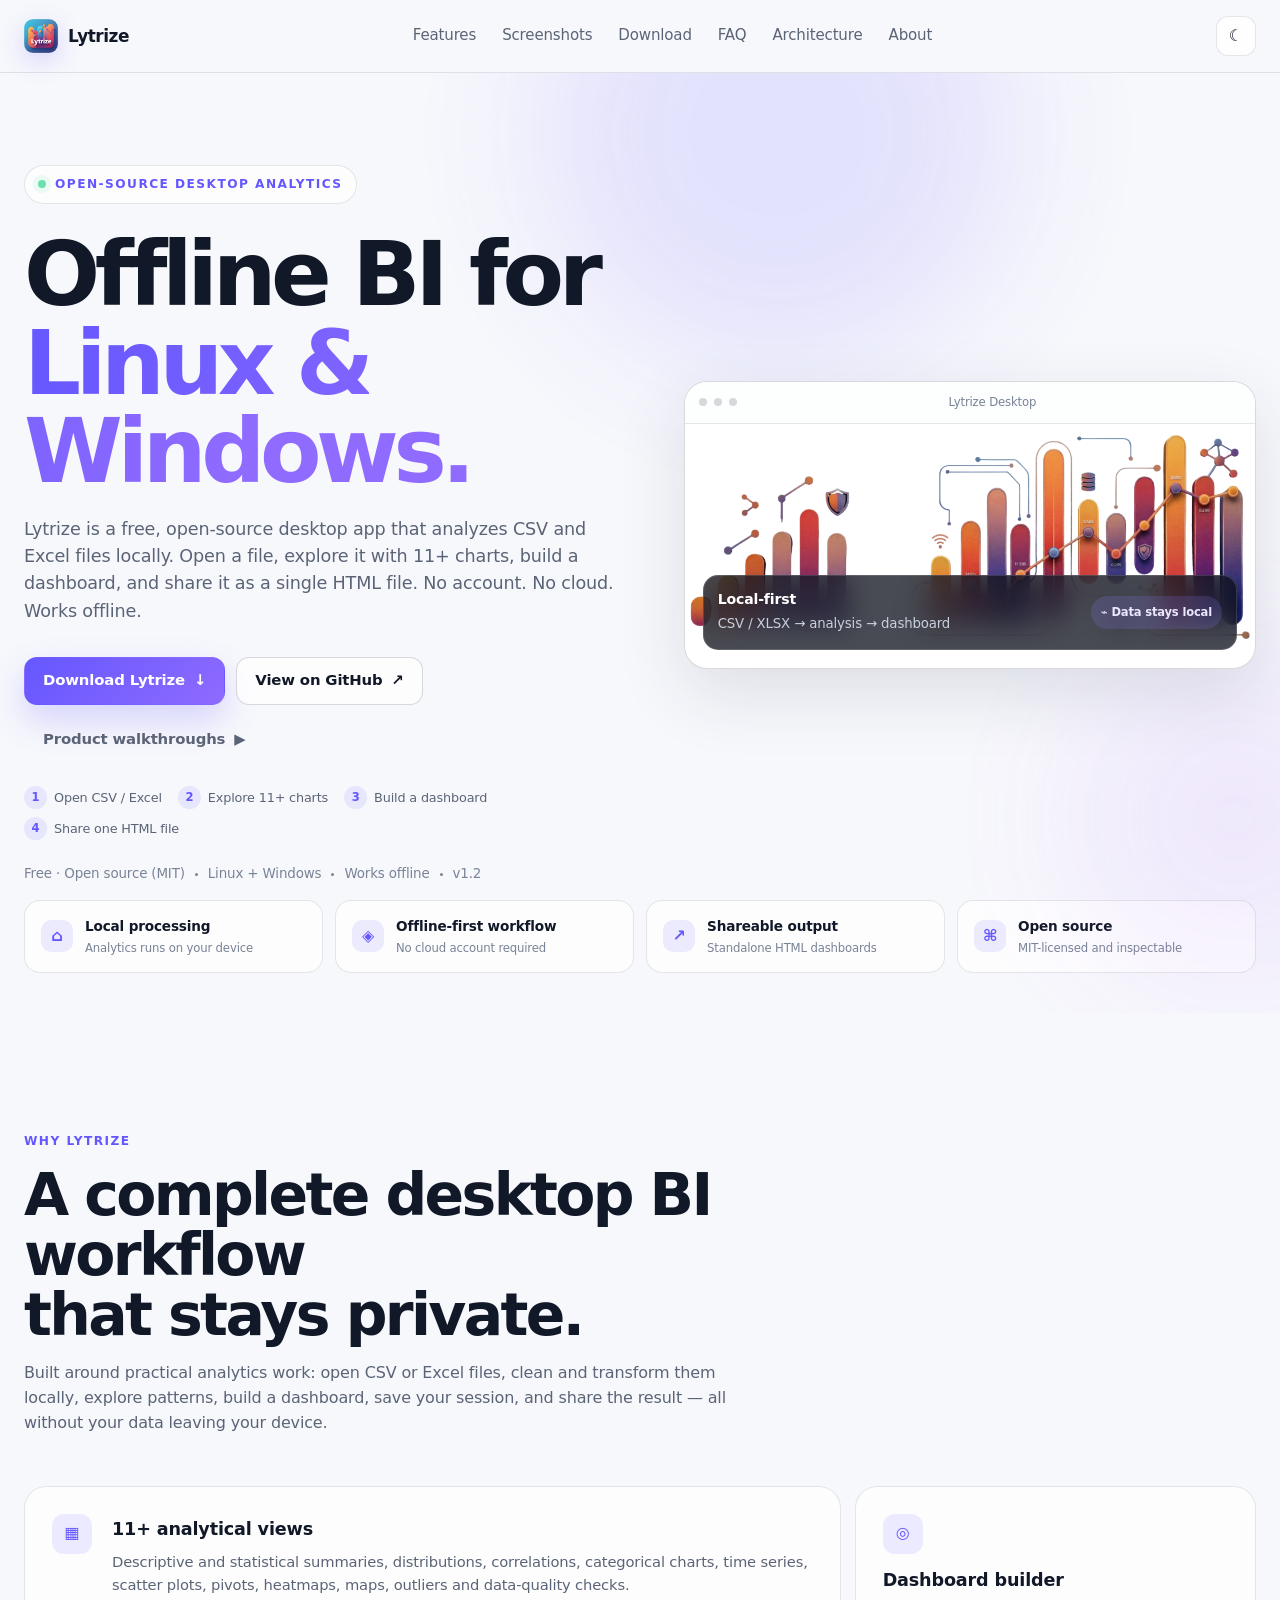
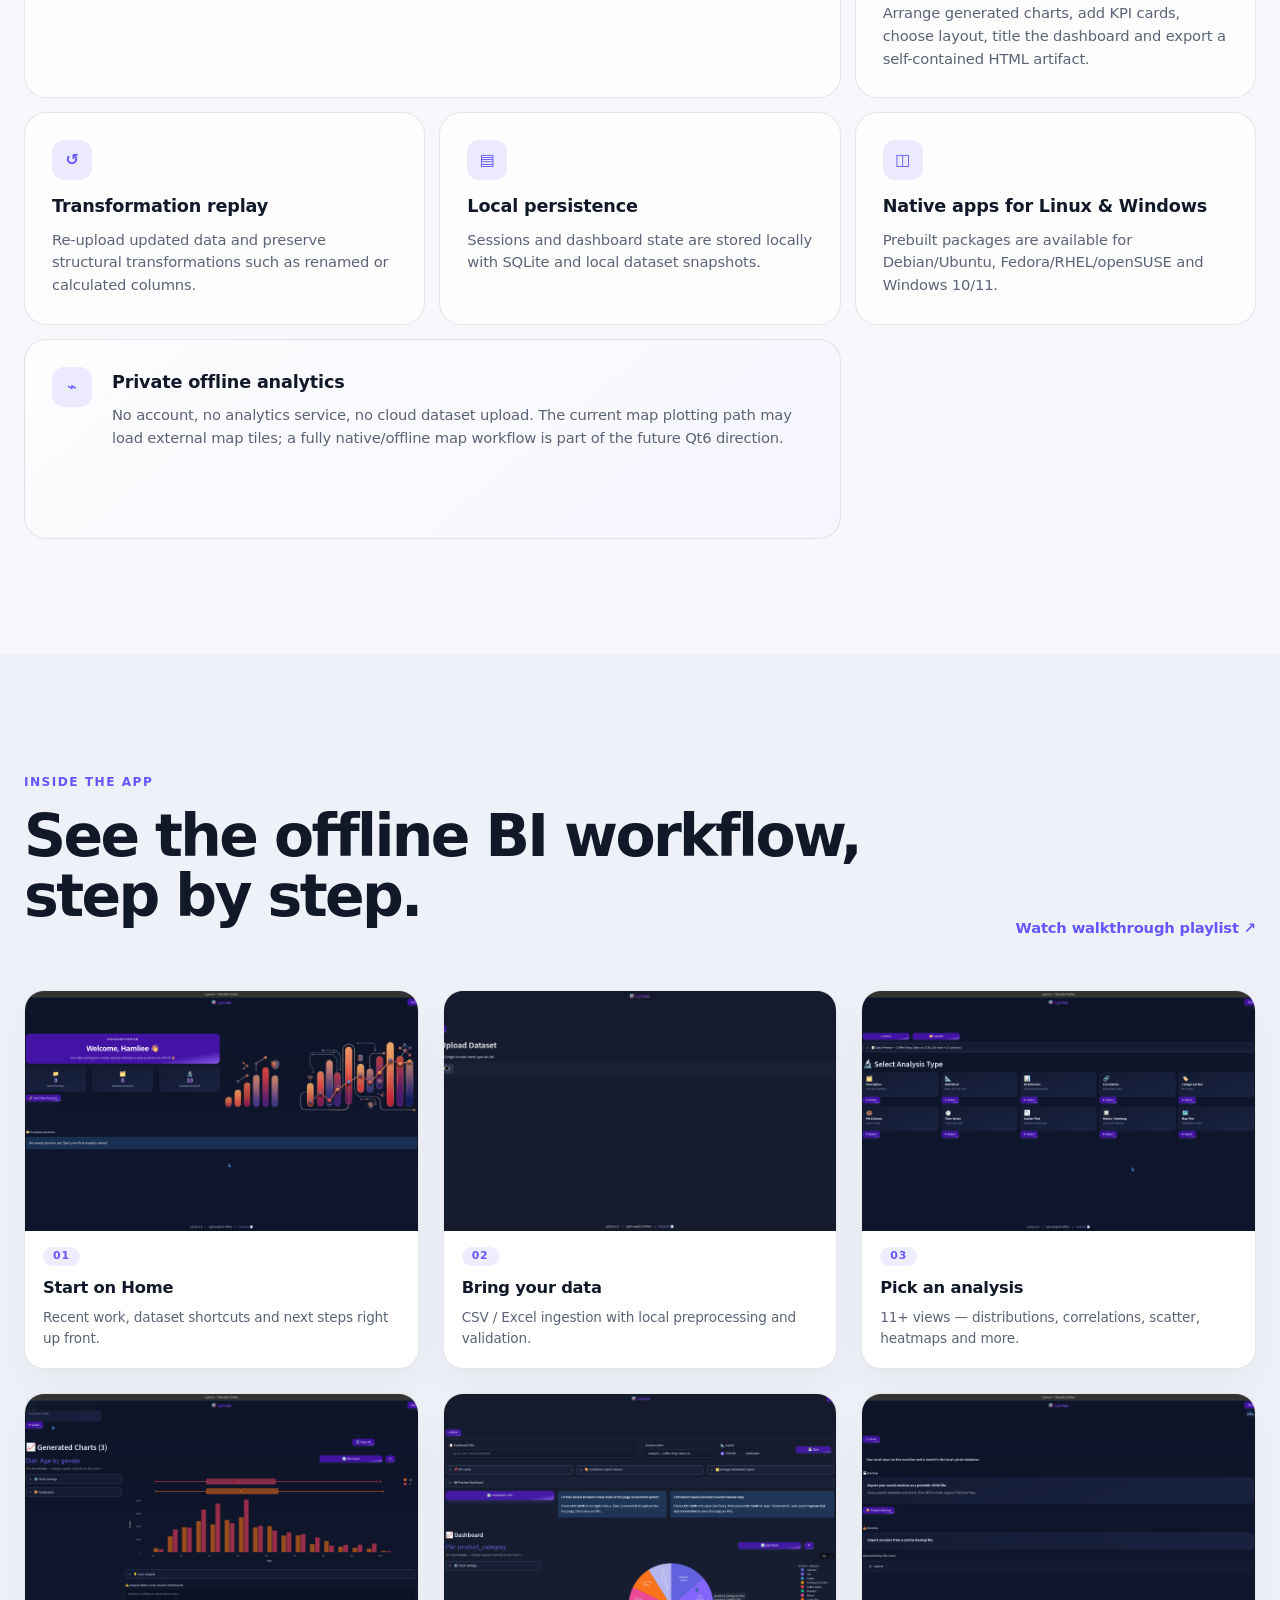
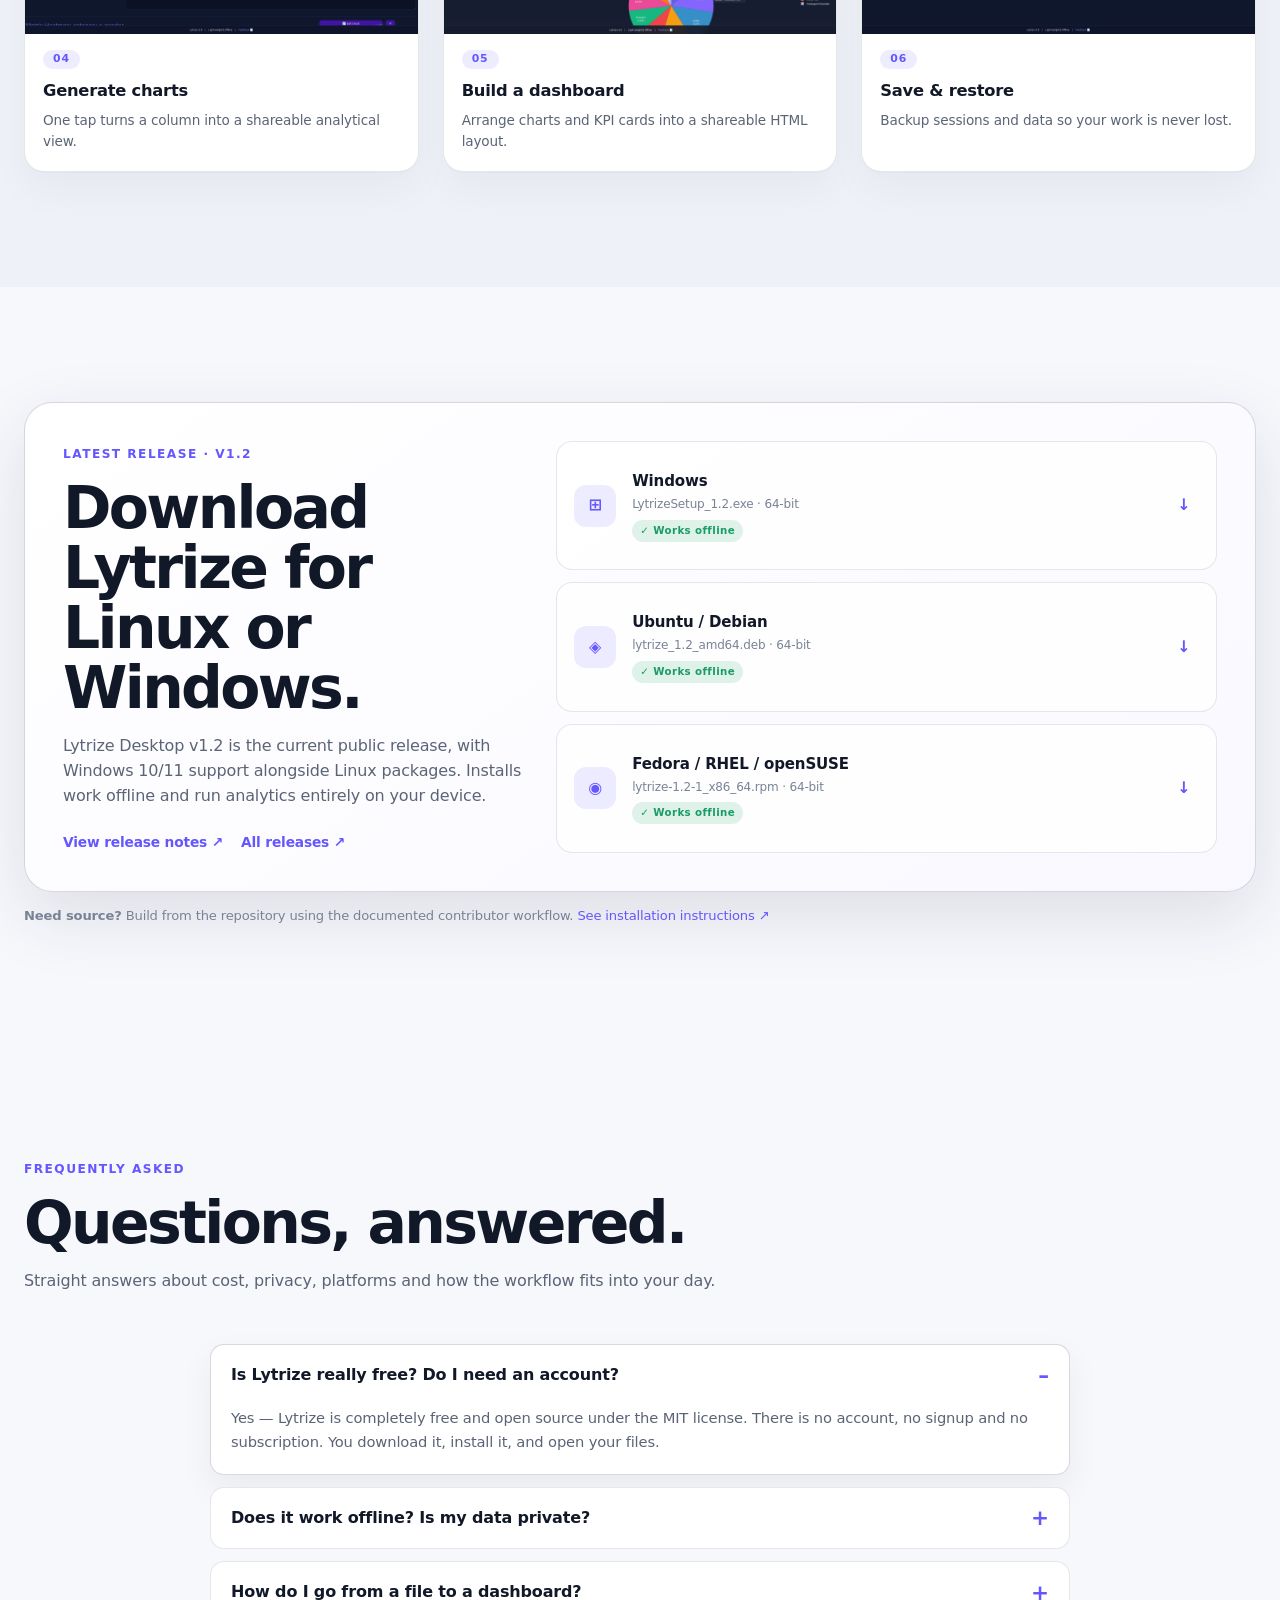
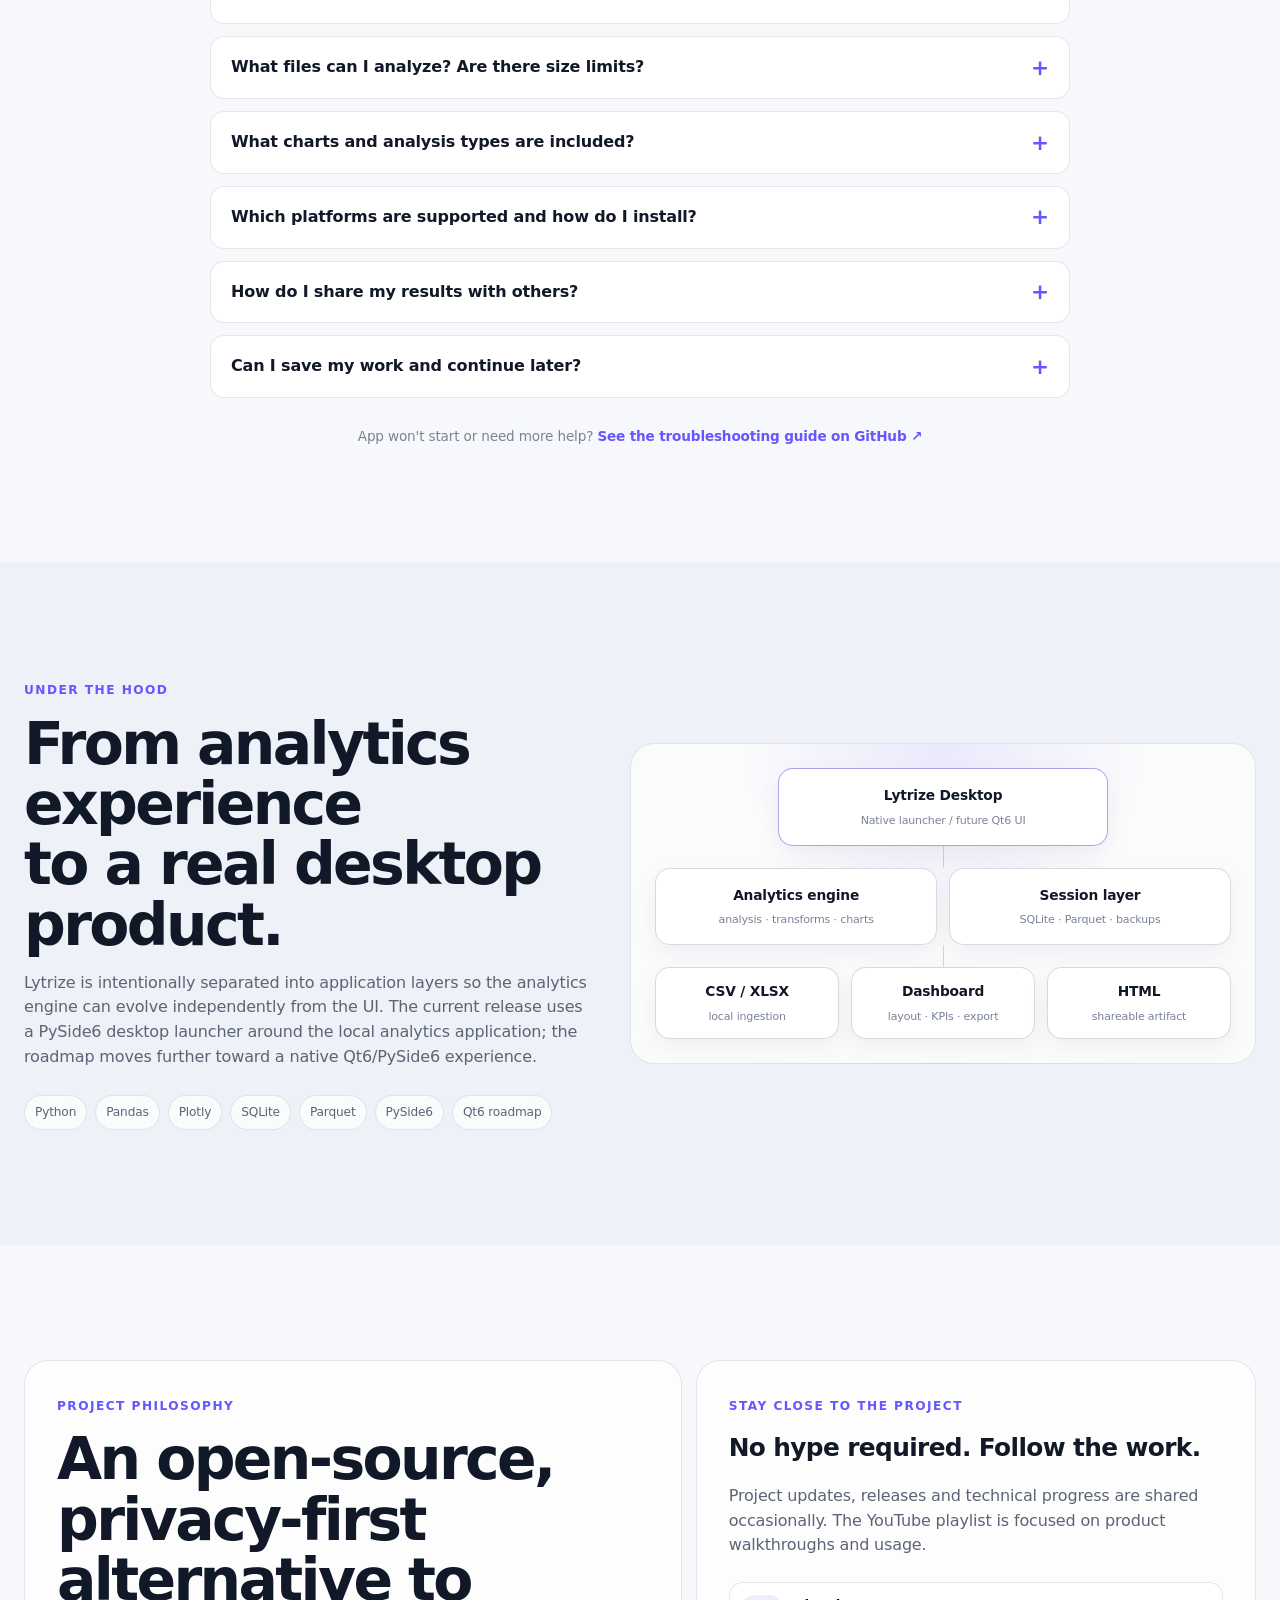
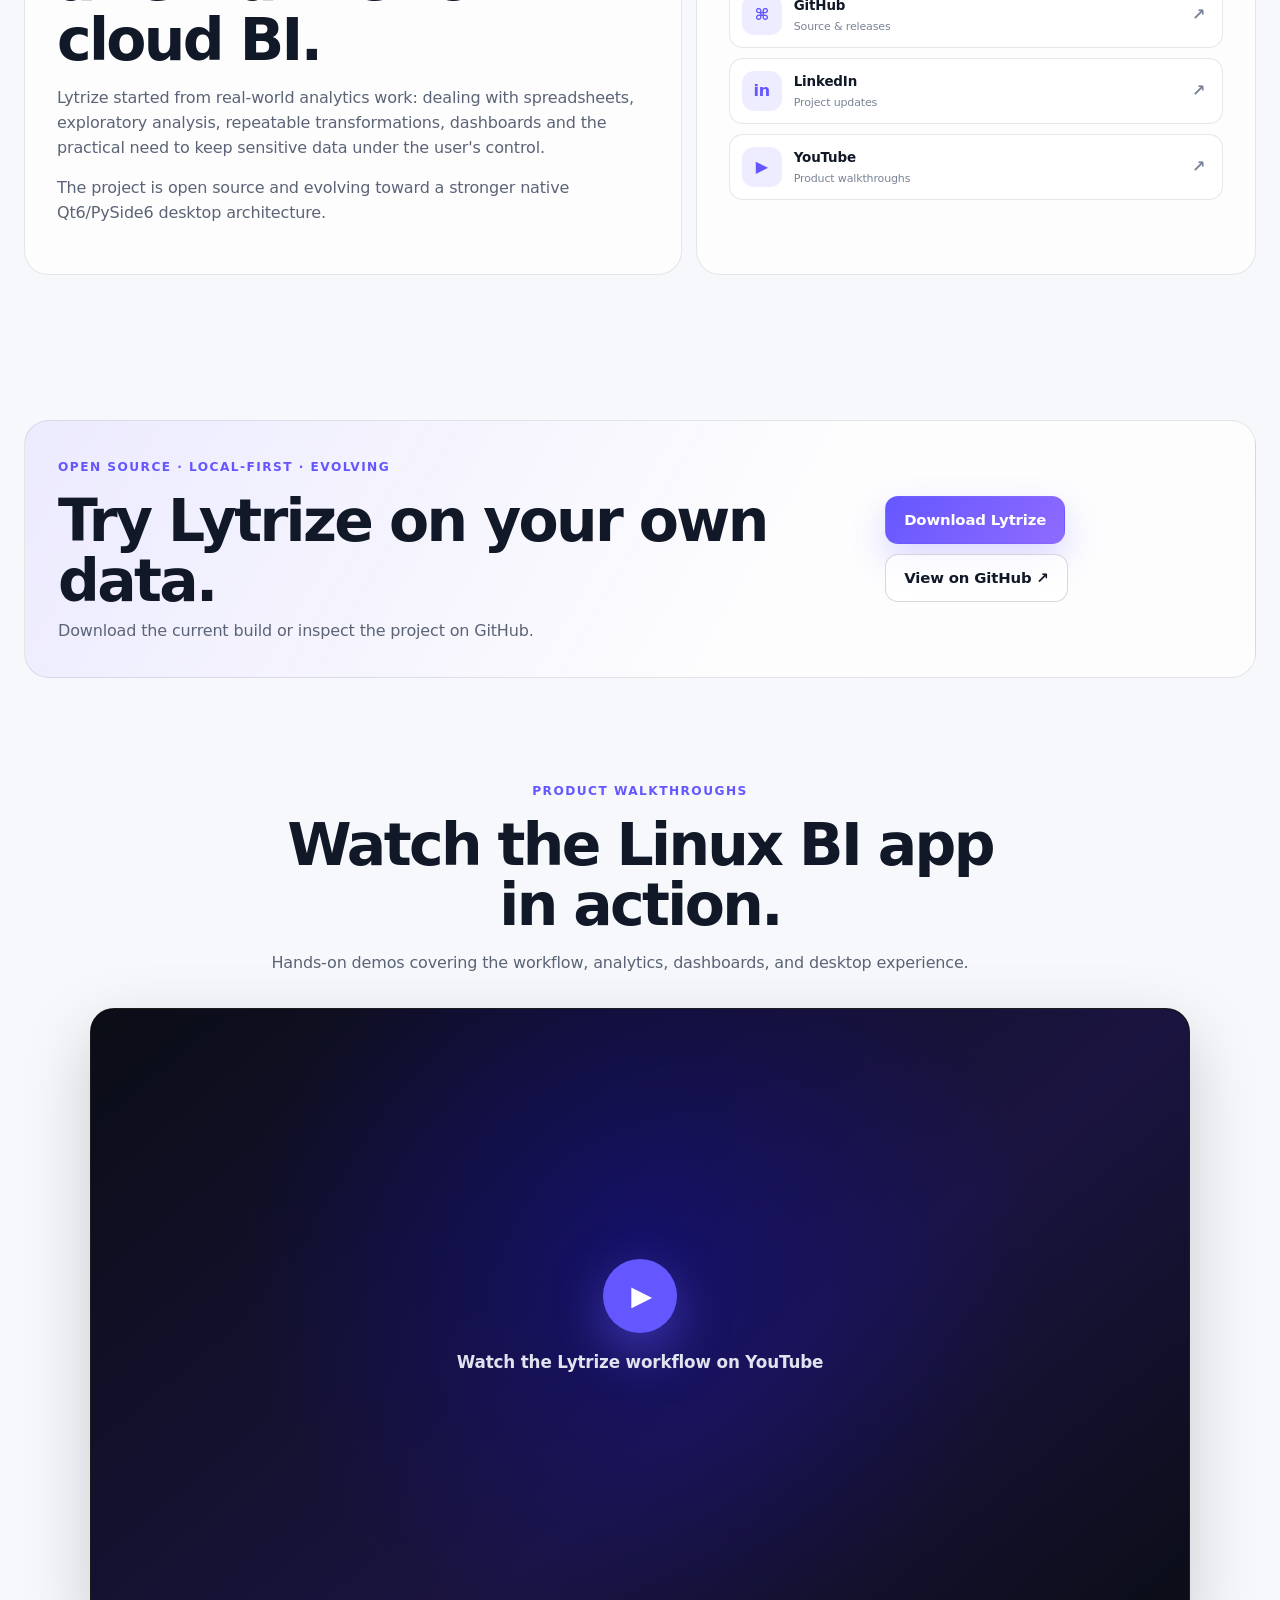
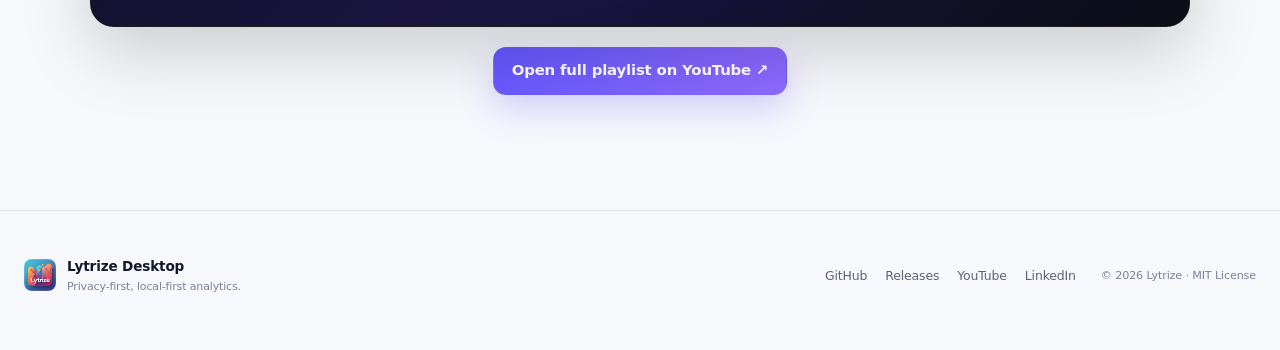
==== commit aa1ba01a: "m,m" ====
--- a/docs/index.html
+++ b/docs/index.html
@@ -190,7 +190,7 @@
       <div class="container">
         <div class="section-heading">
           <span class="section-kicker">Why Lytrize</span>
-          <h2>A complete desktop BI workflow<br>that stays private.</h2>
+          <h2>A complete desktop BI workflow<br><b>that stays private.</b></h2>
           <p>Built around practical analytics work: open CSV or Excel files, clean and transform them locally, explore patterns, build a dashboard, save your session, and share the result — all without your data leaving your device.</p>
         </div>
         <div class="feature-grid">
@@ -375,33 +375,31 @@
 
     <section class="section cta-section">
       <div class="container cta-box">
-        <div><span class="section-kicker">Open source · local-first · evolving</span><h2>Try Lytrize on your own data.</h2><br><b><p>Download the current build or inspect the project on GitHub.</p></b></div>
-        <!-- <div class="cta-actions"><a class="btn btn-primary" href="#download">Download</a><a class="btn btn-secondary" href="https://github.com/Kazake95/lytrize_desktop" target="_blank" rel="noopener">GitHub ↗</a></div> -->
+        <div><span class="section-kicker">Open source · local-first · evolving</span><h2>Try Lytrize on your own data.</h2><p>Download the current build or inspect the project on GitHub.</p></div>
+        <div class="cta-actions"><a class="btn btn-primary" href="#download">Download Lytrize</a><a class="btn btn-secondary" href="https://github.com/Kazake95/lytrize_desktop" target="_blank" rel="noopener">View on GitHub ↗</a></div>
       </div>
     </section>
   
 <section class="section walkthroughs" id="walkthroughs">
-  <div class="section-heading">
-    <span class="eyebrow">Product walkthroughs</span>
-    <h2>Watch the Linux BI app in action.</h2>
-    <p>Hands-on demos covering the workflow, analytics, dashboards, and desktop experience.</p>
-  </div>
-
-  <div class="video-frame">
-    <iframe
-      src="https://www.youtube.com/embed/videoseries?list=PLK3uupY-0js4"
-      title="Lytrize product walkthrough playlist"
-      loading="lazy"
-      allow="accelerometer; autoplay; clipboard-write; encrypted-media; gyroscope; picture-in-picture; web-share"
-      referrerpolicy="strict-origin-when-cross-origin"
-      allowfullscreen>
-    </iframe>
-  </div>
-
-  <div class="video-actions">
-    <a class="btn btn-primary" href="https://www.youtube.com/playlist?list=PLK3uupY-0js4" target="_blank" rel="noopener noreferrer">
-      Open full playlist on YouTube ↗
-    </a>
+  <div class="container">
+    <div class="section-heading">
+      <span class="section-kicker">Product walkthroughs</span>
+      <h2>Watch the Linux BI app in action.</h2>
+      <p>Hands-on demos covering the workflow, analytics, dashboards, and desktop experience.</p>
+    </div>
+
+    <div class="video-frame">
+      <a class="video-poster" href="https://www.youtube.com/playlist?list=PLK3uupY-0js4" target="_blank" rel="noopener noreferrer">
+        <span class="video-play">▶</span>
+        <span class="video-title">Watch the Lytrize workflow on YouTube</span>
+      </a>
+    </div>
+
+    <div class="video-actions">
+      <a class="btn btn-primary" href="https://www.youtube.com/playlist?list=PLK3uupY-0js4" target="_blank" rel="noopener noreferrer">
+        Open full playlist on YouTube ↗
+      </a>
+    </div>
   </div>
 </section>
 
--- a/docs/styles.css
+++ b/docs/styles.css
@@ -190,7 +190,7 @@
 .social-links small { font-size: .69rem; color: var(--muted); margin-top: 1px; }
 .social-links b { color: var(--muted); }
 
-.cta-section { padding-top: 30px; }
+.cta-section { padding-top: 30px; padding-bottom: 40px; }
 .cta-box { display: flex; justify-content: space-between; align-items: center; gap: 28px; padding: 33px; border-radius: 25px; border: 1px solid var(--line); background: linear-gradient(120deg, var(--accent-soft), transparent 62%), var(--panel); }
 .cta-actions { display: flex; gap: 10px; flex-wrap: wrap; }
 .cta-box h2 { margin-bottom: 8px; }
@@ -247,7 +247,9 @@
 
 
 /* YouTube product walkthrough */
-.walkthroughs .section-heading { margin-bottom: 2rem; }
+.walkthroughs { padding-top: 60px; }
+.walkthroughs .section-heading { margin-inline: auto; text-align: center; margin-bottom: 2rem; }
+.walkthroughs .section-heading .section-kicker { display: inline-flex; }
 .video-frame {
   position: relative;
   width: 100%;
@@ -260,12 +262,30 @@
   background: #000;
   box-shadow: 0 24px 70px rgba(0,0,0,.18);
 }
-.video-frame iframe {
-  width: 100%;
-  height: 100%;
-  border: 0;
-  display: block;
-}
+.video-poster {
+  position: absolute;
+  inset: 0;
+  display: flex;
+  flex-direction: column;
+  align-items: center;
+  justify-content: center;
+  gap: 16px;
+  text-align: center;
+  background: linear-gradient(140deg, #0b0d16, #1a1440 60%, #0b0d16), radial-gradient(circle at 50% 40%, rgba(101,87,255,.25), transparent 60%);
+  background-blend-mode: overlay;
+  color: #f2f5fb;
+  transition: transform .3s cubic-bezier(.2,.7,.3,1), border-color .3s ease;
+}
+.video-poster:hover .video-play { transform: scale(1.12); }
+.video-play {
+  width: 74px; height: 74px; border-radius: 50%;
+  display: grid; place-items: center;
+  font-size: 1.7rem; padding-left: 3px;
+  background: var(--accent); color: #fff;
+  box-shadow: 0 18px 50px rgba(101,87,255,.5);
+  transition: transform .25s ease;
+}
+.video-title { font-weight: 650; font-size: 1.05rem; opacity: .92; }
 .video-actions {
   display: flex;
   justify-content: center;
